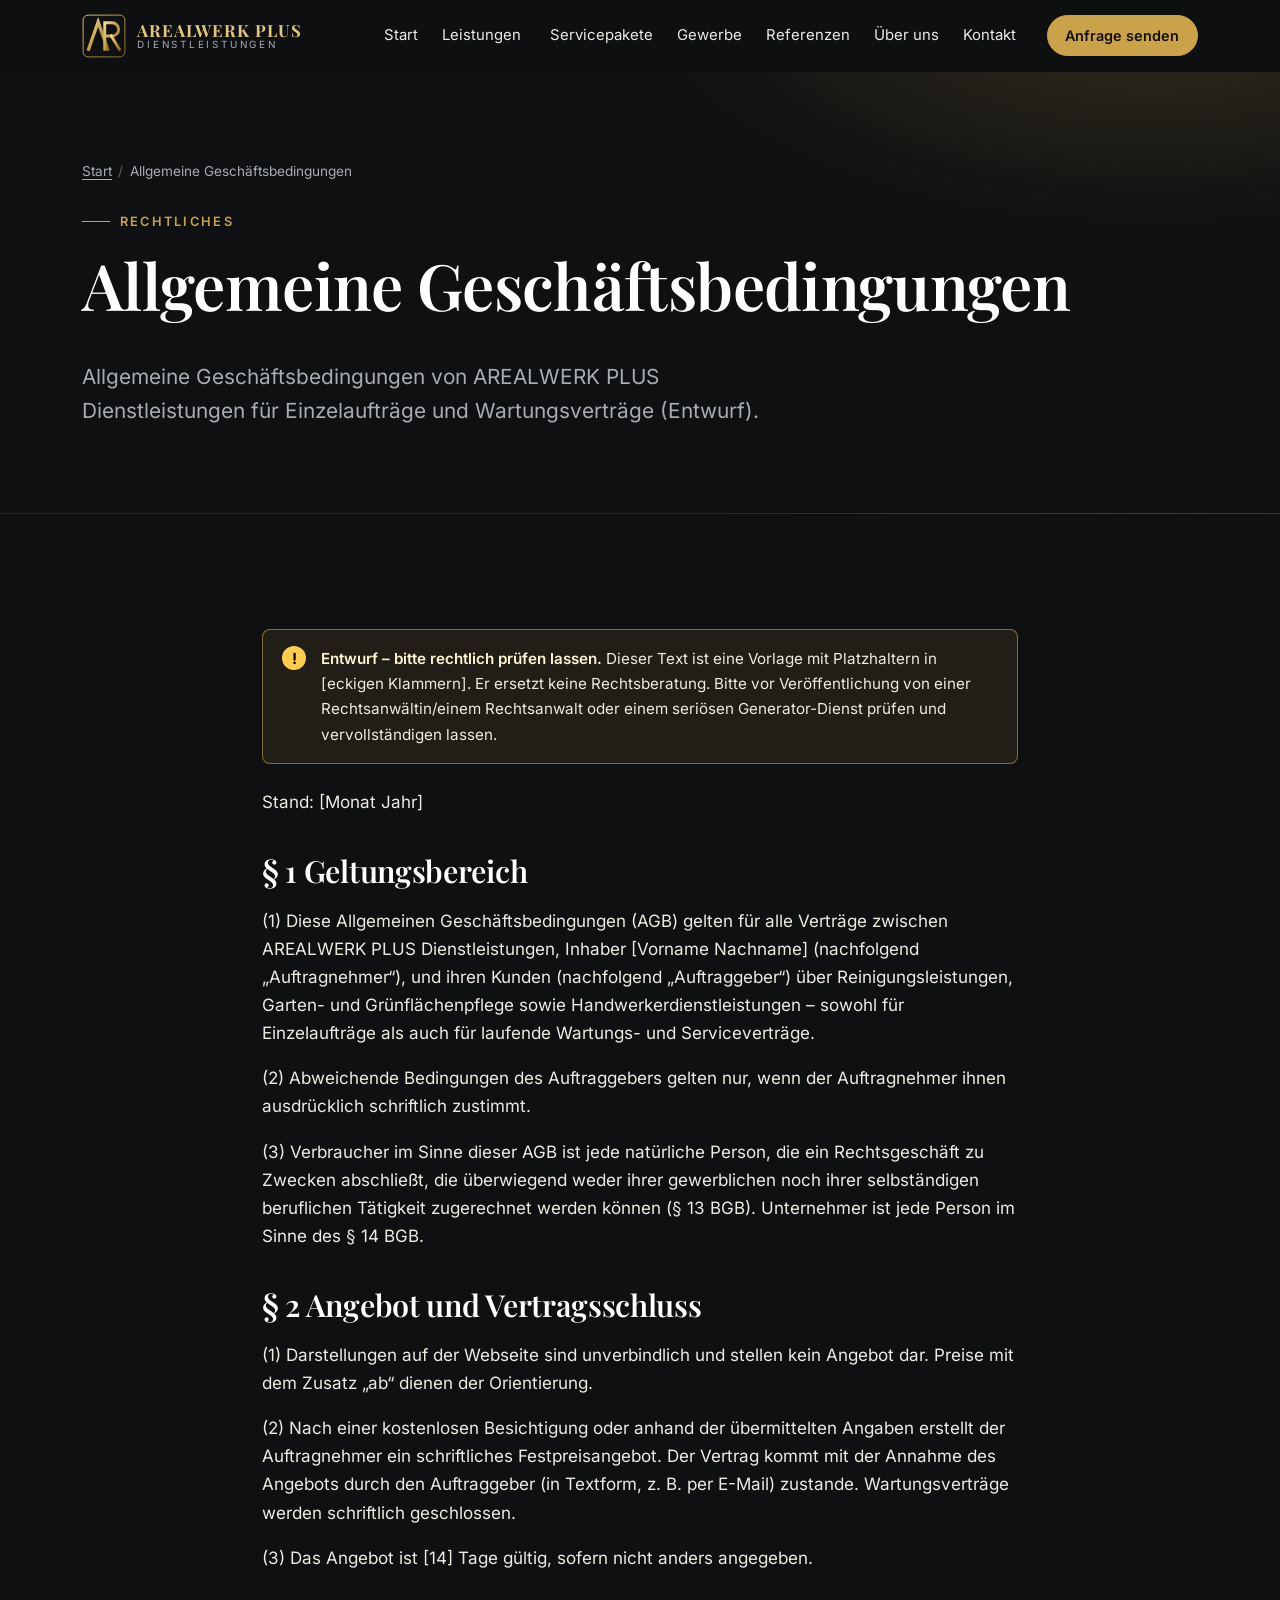
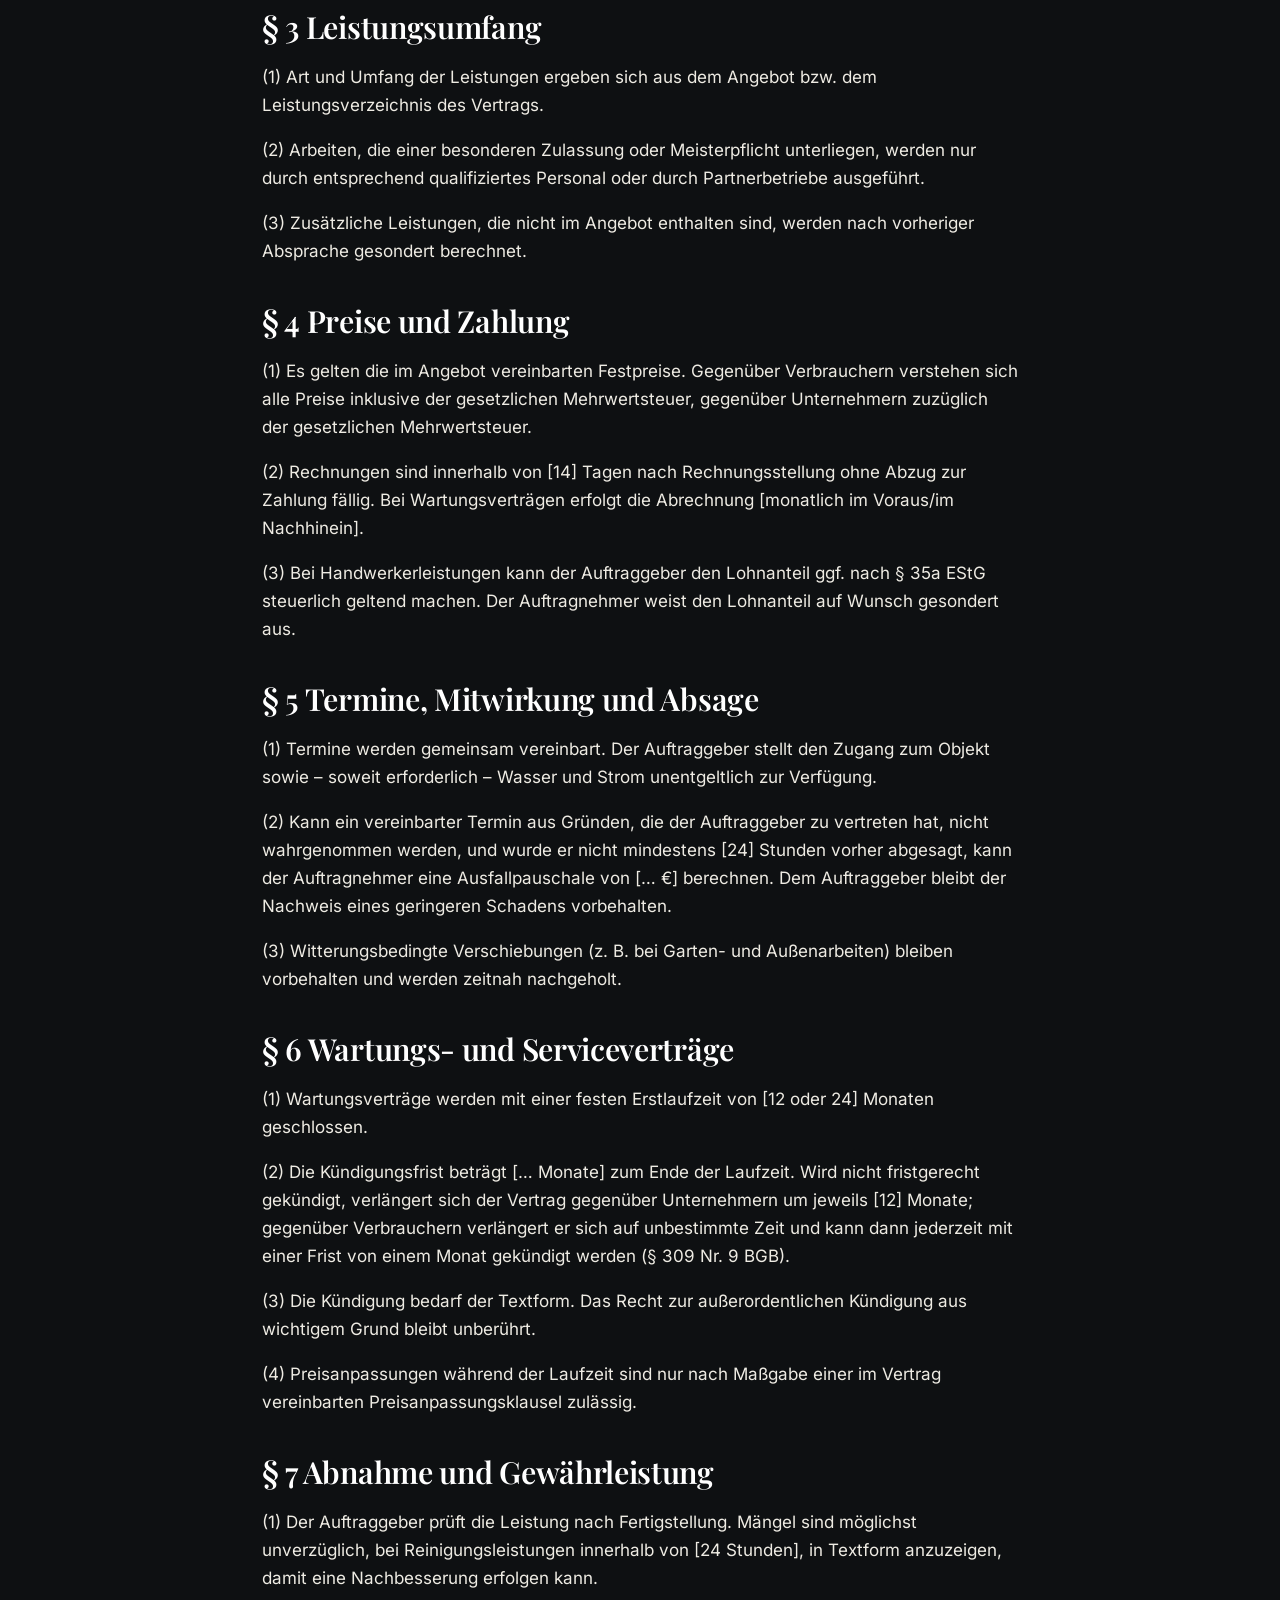
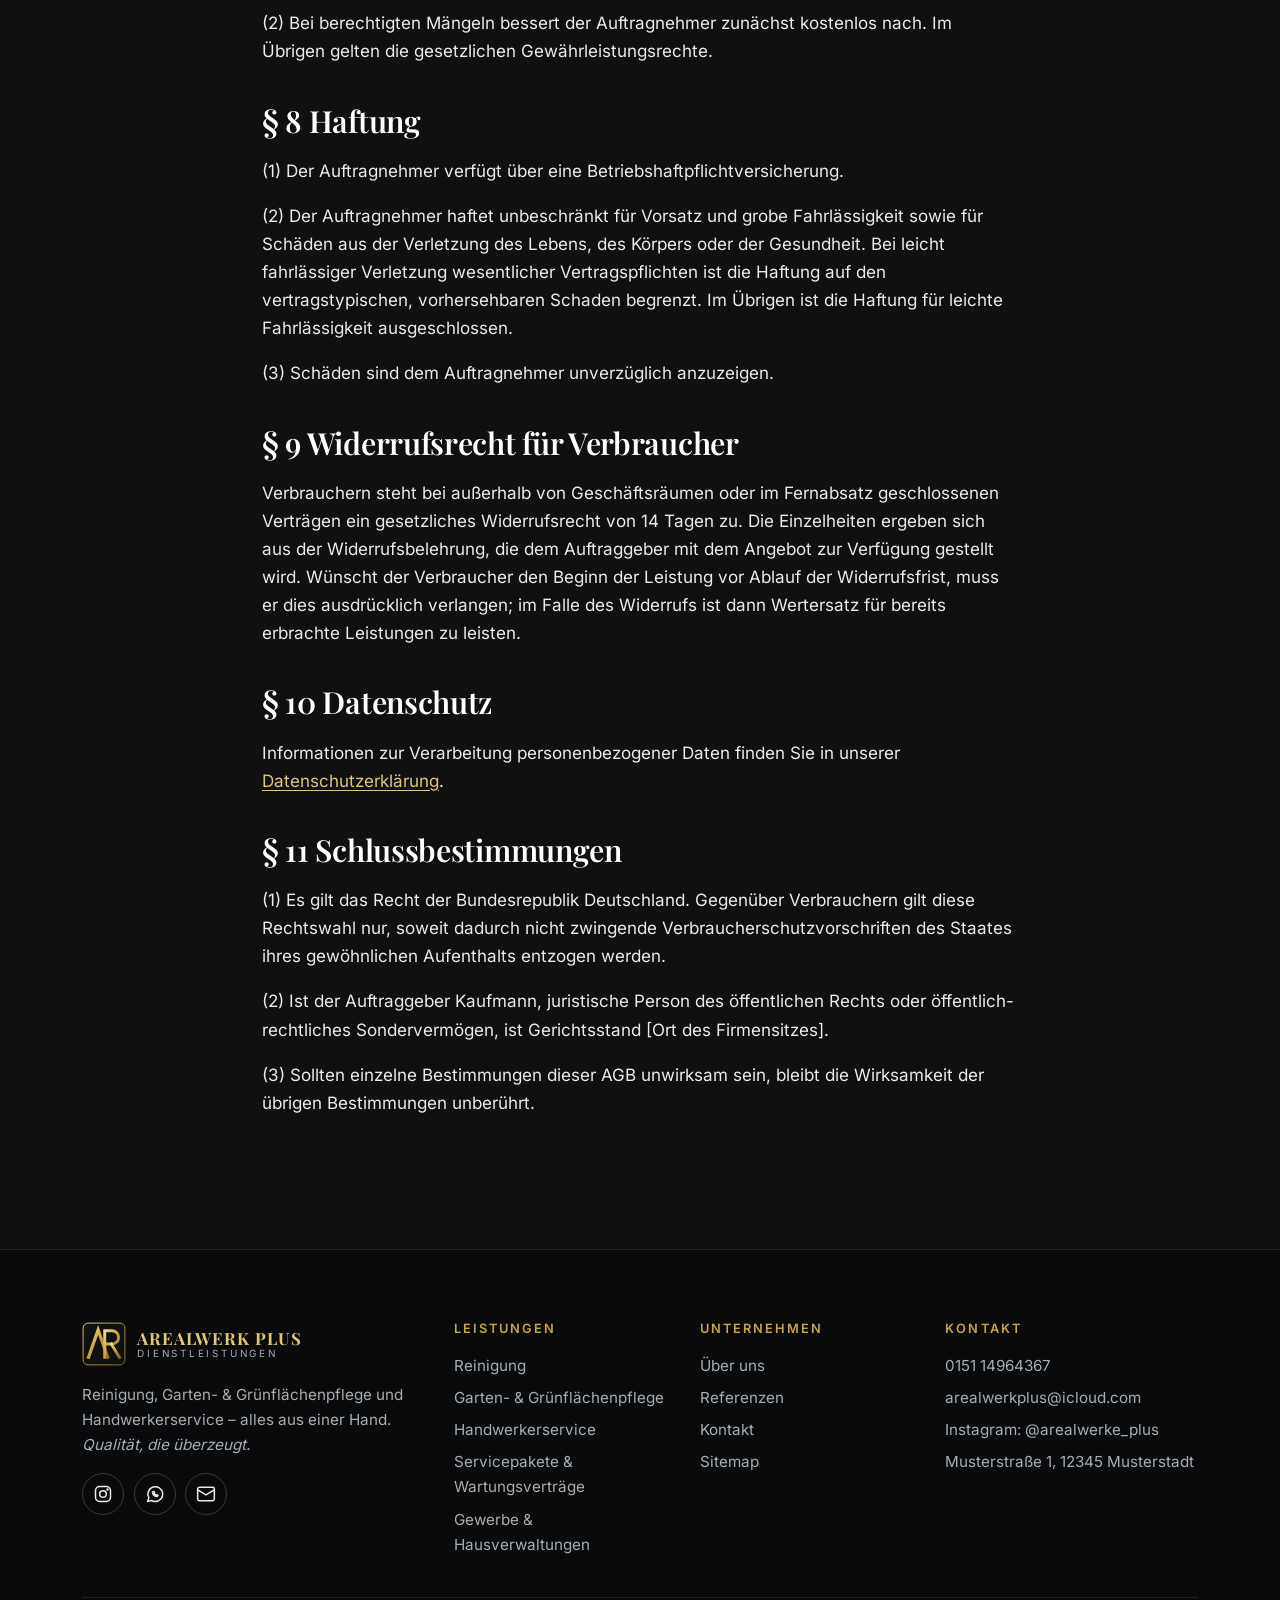
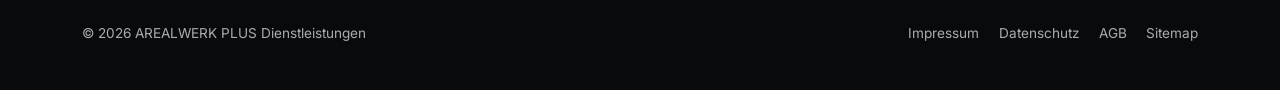
==== agb/index.html @ 6a694780 "Firmenwebseite AREALWERK PLUS: statische Seite für GitHub Pages Startseite mit Ankern, Unterseiten f" ====
<!DOCTYPE html>
<html lang="de" class="no-js">
<head>
<meta charset="utf-8">
<meta name="viewport" content="width=device-width, initial-scale=1">
<title>Allgemeine Geschäftsbedingungen (AGB) | AREALWERK PLUS</title>
<meta name="description" content="Allgemeine Geschäftsbedingungen von AREALWERK PLUS Dienstleistungen für Einzelaufträge und Wartungsverträge (Entwurf).">
<meta name="robots" content="index, follow">
<!-- TODO: Bei eigener Domain BASE-URL in allen canonical/og-Tags ersetzen (siehe README) -->
<link rel="canonical" href="https://najeeb96-png.github.io/arealwerke/agb/">
<meta name="theme-color" content="#0e1012">
<meta property="og:type" content="website">
<meta property="og:locale" content="de_DE">
<meta property="og:site_name" content="AREALWERK PLUS Dienstleistungen">
<meta property="og:title" content="Allgemeine Geschäftsbedingungen (AGB) | AREALWERK PLUS">
<meta property="og:description" content="Allgemeine Geschäftsbedingungen von AREALWERK PLUS Dienstleistungen für Einzelaufträge und Wartungsverträge (Entwurf).">
<meta property="og:url" content="https://najeeb96-png.github.io/arealwerke/agb/">
<meta property="og:image" content="https://najeeb96-png.github.io/arealwerke/images/og-image.png">
<meta property="og:image:width" content="1200">
<meta property="og:image:height" content="630">
<meta name="twitter:card" content="summary_large_image">
<link rel="icon" href="../favicon.svg" type="image/svg+xml">
<link rel="icon" href="../favicon-32.png" sizes="32x32" type="image/png">
<link rel="apple-touch-icon" href="../apple-touch-icon.png">
<link rel="preload" href="../fonts/inter-latin.woff2" as="font" type="font/woff2" crossorigin>
<link rel="preload" href="../fonts/playfair-display-latin.woff2" as="font" type="font/woff2" crossorigin>
<link rel="stylesheet" href="../css/style.css">


</head>
<body>
<span id="top" tabindex="-1"></span>
<a class="skip-link" href="#main">Zum Inhalt springen</a>
<header class="site-header">
  <div class="container header-inner">
    <a class="brand" href="../" aria-label="AREALWERK PLUS Dienstleistungen – zur Startseite">
      <img src="../images/logo-mark.svg" alt="" width="44" height="44">
      <span class="brand-text"><span class="brand-name">AREALWERK PLUS</span><span class="brand-sub">Dienstleistungen</span></span>
    </a>
    <button class="nav-toggle" type="button" aria-expanded="false" aria-controls="main-nav" aria-label="Menü öffnen">
      <span class="nav-toggle-bars"></span>
    </button>
    <nav class="main-nav" id="main-nav" aria-label="Hauptnavigation">
      <ul class="nav-list">
        <li><a href="../">Start</a></li><li><button class="nav-sub-toggle" type="button" aria-expanded="false" aria-controls="nav-sub-leistungen">Leistungen <svg class="nav-chevron" viewBox="0 0 24 24" fill="none" stroke="currentColor" stroke-width="1.8" stroke-linecap="round" stroke-linejoin="round" aria-hidden="true" focusable="false"><path d="M6 9l6 6 6-6"/></svg></button><ul class="nav-sub" id="nav-sub-leistungen"><li><a href="../reinigung/"><span class="dot" style="background:var(--c-blue)"></span>Reinigung</a></li><li><a href="../garten/"><span class="dot" style="background:var(--c-green)"></span>Garten & Grünflächen</a></li><li><a href="../handwerk/"><span class="dot" style="background:var(--c-gold)"></span>Handwerkerservice</a></li></ul></li><li><a href="../servicepakete/">Servicepakete</a></li><li><a href="../gewerbe/">Gewerbe</a></li><li><a href="../referenzen/">Referenzen</a></li><li><a href="../ueber-uns/">Über uns</a></li><li><a href="../kontakt/">Kontakt</a></li>
      </ul>
      <div class="nav-cta"><a class="btn btn--gold btn--small" href="../kontakt/">Anfrage senden</a></div>
    </nav>
  </div>
</header>
<main id="main" tabindex="-1">

<section class="page-hero">
  <div class="container">
    <nav class="breadcrumb" aria-label="Brotkrumen"><ol><li><a href="../">Start</a></li><li aria-current="page">Allgemeine Geschäftsbedingungen</li></ol></nav>
    <span class="eyebrow">Rechtliches</span>
    <h1>Allgemeine Geschäftsbedingungen</h1>
    
    <p class="lead">Allgemeine Geschäftsbedingungen von AREALWERK PLUS Dienstleistungen für Einzelaufträge und Wartungsverträge (Entwurf).</p>
    
  </div>
</section>
<section class="section"><div class="container prose">
<div class="notice" role="note"><div><p><strong>Entwurf – bitte rechtlich prüfen lassen.</strong> Dieser Text ist eine Vorlage mit Platzhaltern in [eckigen Klammern]. Er ersetzt keine Rechtsberatung. Bitte vor Veröffentlichung von einer Rechtsanwältin/einem Rechtsanwalt oder einem seriösen Generator-Dienst prüfen und vervollständigen lassen.</p></div></div>

<p>Stand: [Monat Jahr] <!-- TODO: AGB vollständig prüfen lassen und Datum eintragen --></p>

<h2>§ 1 Geltungsbereich</h2>
<p>(1) Diese Allgemeinen Geschäftsbedingungen (AGB) gelten für alle Verträge zwischen AREALWERK PLUS Dienstleistungen, Inhaber [Vorname Nachname] (nachfolgend „Auftragnehmer“), und ihren Kunden (nachfolgend „Auftraggeber“) über Reinigungsleistungen, Garten- und Grünflächenpflege sowie Handwerkerdienstleistungen – sowohl für Einzelaufträge als auch für laufende Wartungs- und Serviceverträge.</p>
<p>(2) Abweichende Bedingungen des Auftraggebers gelten nur, wenn der Auftragnehmer ihnen ausdrücklich schriftlich zustimmt.</p>
<p>(3) Verbraucher im Sinne dieser AGB ist jede natürliche Person, die ein Rechtsgeschäft zu Zwecken abschließt, die überwiegend weder ihrer gewerblichen noch ihrer selbständigen beruflichen Tätigkeit zugerechnet werden können (§ 13 BGB). Unternehmer ist jede Person im Sinne des § 14 BGB.</p>

<h2>§ 2 Angebot und Vertragsschluss</h2>
<p>(1) Darstellungen auf der Webseite sind unverbindlich und stellen kein Angebot dar. Preise mit dem Zusatz „ab“ dienen der Orientierung.</p>
<p>(2) Nach einer kostenlosen Besichtigung oder anhand der übermittelten Angaben erstellt der Auftragnehmer ein schriftliches Festpreisangebot. Der Vertrag kommt mit der Annahme des Angebots durch den Auftraggeber (in Textform, z. B. per E-Mail) zustande. Wartungsverträge werden schriftlich geschlossen.</p>
<p>(3) Das Angebot ist [14] Tage gültig, sofern nicht anders angegeben. <!-- TODO: Bindefrist festlegen --></p>

<h2>§ 3 Leistungsumfang</h2>
<p>(1) Art und Umfang der Leistungen ergeben sich aus dem Angebot bzw. dem Leistungsverzeichnis des Vertrags.</p>
<p>(2) Arbeiten, die einer besonderen Zulassung oder Meisterpflicht unterliegen, werden nur durch entsprechend qualifiziertes Personal oder durch Partnerbetriebe ausgeführt. <!-- TODO: rechtlich prüfen --></p>
<p>(3) Zusätzliche Leistungen, die nicht im Angebot enthalten sind, werden nach vorheriger Absprache gesondert berechnet.</p>

<h2>§ 4 Preise und Zahlung</h2>
<p>(1) Es gelten die im Angebot vereinbarten Festpreise. Gegenüber Verbrauchern verstehen sich alle Preise inklusive der gesetzlichen Mehrwertsteuer, gegenüber Unternehmern zuzüglich der gesetzlichen Mehrwertsteuer. <!-- TODO: bei Kleinunternehmerregelung anpassen --></p>
<p>(2) Rechnungen sind innerhalb von [14] Tagen nach Rechnungsstellung ohne Abzug zur Zahlung fällig. Bei Wartungsverträgen erfolgt die Abrechnung [monatlich im Voraus/im Nachhinein]. <!-- TODO: Zahlungsziel und Abrechnungsmodus festlegen --></p>
<p>(3) Bei Handwerkerleistungen kann der Auftraggeber den Lohnanteil ggf. nach § 35a EStG steuerlich geltend machen. Der Auftragnehmer weist den Lohnanteil auf Wunsch gesondert aus.</p>

<h2>§ 5 Termine, Mitwirkung und Absage</h2>
<p>(1) Termine werden gemeinsam vereinbart. Der Auftraggeber stellt den Zugang zum Objekt sowie – soweit erforderlich – Wasser und Strom unentgeltlich zur Verfügung.</p>
<p>(2) Kann ein vereinbarter Termin aus Gründen, die der Auftraggeber zu vertreten hat, nicht wahrgenommen werden, und wurde er nicht mindestens [24] Stunden vorher abgesagt, kann der Auftragnehmer eine Ausfallpauschale von [… €] berechnen. Dem Auftraggeber bleibt der Nachweis eines geringeren Schadens vorbehalten. <!-- TODO: Ausfallregelung festlegen --></p>
<p>(3) Witterungsbedingte Verschiebungen (z. B. bei Garten- und Außenarbeiten) bleiben vorbehalten und werden zeitnah nachgeholt.</p>

<h2>§ 6 Wartungs- und Serviceverträge</h2>
<p>(1) Wartungsverträge werden mit einer festen Erstlaufzeit von [12 oder 24] Monaten geschlossen. <!-- TODO: Laufzeiten festlegen --></p>
<p>(2) Die Kündigungsfrist beträgt [… Monate] zum Ende der Laufzeit. Wird nicht fristgerecht gekündigt, verlängert sich der Vertrag gegenüber Unternehmern um jeweils [12] Monate; gegenüber Verbrauchern verlängert er sich auf unbestimmte Zeit und kann dann jederzeit mit einer Frist von einem Monat gekündigt werden (§ 309 Nr. 9 BGB). <!-- TODO: Kündigungsfristen/Verlängerung rechtlich prüfen --></p>
<p>(3) Die Kündigung bedarf der Textform. Das Recht zur außerordentlichen Kündigung aus wichtigem Grund bleibt unberührt.</p>
<p>(4) Preisanpassungen während der Laufzeit sind nur nach Maßgabe einer im Vertrag vereinbarten Preisanpassungsklausel zulässig. <!-- TODO: ggf. Preisanpassungsklausel ergänzen --></p>

<h2>§ 7 Abnahme und Gewährleistung</h2>
<p>(1) Der Auftraggeber prüft die Leistung nach Fertigstellung. Mängel sind möglichst unverzüglich, bei Reinigungsleistungen innerhalb von [24 Stunden], in Textform anzuzeigen, damit eine Nachbesserung erfolgen kann.</p>
<p>(2) Bei berechtigten Mängeln bessert der Auftragnehmer zunächst kostenlos nach. Im Übrigen gelten die gesetzlichen Gewährleistungsrechte.</p>

<h2>§ 8 Haftung</h2>
<p>(1) Der Auftragnehmer verfügt über eine Betriebshaftpflichtversicherung. <!-- TODO: Deckungssumme ergänzen --></p>
<p>(2) Der Auftragnehmer haftet unbeschränkt für Vorsatz und grobe Fahrlässigkeit sowie für Schäden aus der Verletzung des Lebens, des Körpers oder der Gesundheit. Bei leicht fahrlässiger Verletzung wesentlicher Vertragspflichten ist die Haftung auf den vertragstypischen, vorhersehbaren Schaden begrenzt. Im Übrigen ist die Haftung für leichte Fahrlässigkeit ausgeschlossen.</p>
<p>(3) Schäden sind dem Auftragnehmer unverzüglich anzuzeigen.</p>

<h2>§ 9 Widerrufsrecht für Verbraucher</h2>
<p>Verbrauchern steht bei außerhalb von Geschäftsräumen oder im Fernabsatz geschlossenen Verträgen ein gesetzliches Widerrufsrecht von 14 Tagen zu. Die Einzelheiten ergeben sich aus der Widerrufsbelehrung, die dem Auftraggeber mit dem Angebot zur Verfügung gestellt wird. Wünscht der Verbraucher den Beginn der Leistung vor Ablauf der Widerrufsfrist, muss er dies ausdrücklich verlangen; im Falle des Widerrufs ist dann Wertersatz für bereits erbrachte Leistungen zu leisten. <!-- TODO: Vollständige Widerrufsbelehrung + Muster-Widerrufsformular erstellen lassen --></p>

<h2>§ 10 Datenschutz</h2>
<p>Informationen zur Verarbeitung personenbezogener Daten finden Sie in unserer <a href="../datenschutz/">Datenschutzerklärung</a>.</p>

<h2>§ 11 Schlussbestimmungen</h2>
<p>(1) Es gilt das Recht der Bundesrepublik Deutschland. Gegenüber Verbrauchern gilt diese Rechtswahl nur, soweit dadurch nicht zwingende Verbraucherschutzvorschriften des Staates ihres gewöhnlichen Aufenthalts entzogen werden.</p>
<p>(2) Ist der Auftraggeber Kaufmann, juristische Person des öffentlichen Rechts oder öffentlich-rechtliches Sondervermögen, ist Gerichtsstand [Ort des Firmensitzes]. <!-- TODO: Gerichtsstand eintragen --></p>
<p>(3) Sollten einzelne Bestimmungen dieser AGB unwirksam sein, bleibt die Wirksamkeit der übrigen Bestimmungen unberührt.</p>

</div></section>
</main>
<footer class="site-footer">
  <div class="container">
    <div class="footer-grid">
      <div class="footer-brand">
        <a class="brand" href="../" aria-label="AREALWERK PLUS Dienstleistungen – zur Startseite">
          <img src="../images/logo-mark.svg" alt="" width="44" height="44">
          <span class="brand-text"><span class="brand-name">AREALWERK PLUS</span><span class="brand-sub">Dienstleistungen</span></span>
        </a>
        <p>Reinigung, Garten- &amp; Grünflächenpflege und Handwerkerservice – alles aus einer Hand. <em>Qualität, die überzeugt.</em></p>
        <div class="social">
          <a href="https://www.instagram.com/arealwerke_plus" target="_blank" rel="noopener" aria-label="AREALWERK PLUS auf Instagram (öffnet neues Fenster)"><svg viewBox="0 0 24 24" fill="none" stroke="currentColor" stroke-width="1.8" stroke-linecap="round" stroke-linejoin="round" aria-hidden="true" focusable="false"><rect x="3" y="3" width="18" height="18" rx="5"/><circle cx="12" cy="12" r="4"/><circle cx="17.5" cy="6.5" r=".6" fill="currentColor"/></svg></a>
          <a href="https://wa.me/4915114964367" target="_blank" rel="noopener" aria-label="WhatsApp-Nachricht senden (öffnet neues Fenster)"><svg viewBox="0 0 24 24" fill="none" stroke="currentColor" stroke-width="1.8" stroke-linecap="round" stroke-linejoin="round" aria-hidden="true" focusable="false"><path d="M3 21l1.6-4.6A8.9 8.9 0 1112 21a9 9 0 01-4.4-1.2z"/><path d="M9 9.5c0 3 2.5 5.5 5.5 5.5l1-1.3-1.8-.9-.7.7a4 4 0 01-2.1-2.1l.7-.7-.9-1.8z"/></svg></a>
          <a href="mailto:arealwerkplus@icloud.com" aria-label="E-Mail senden"><svg viewBox="0 0 24 24" fill="none" stroke="currentColor" stroke-width="1.8" stroke-linecap="round" stroke-linejoin="round" aria-hidden="true" focusable="false"><rect x="2" y="4" width="20" height="16" rx="2"/><path d="M22 7l-10 6L2 7"/></svg></a>
        </div>
      </div>
      <div>
        <h2>Leistungen</h2>
        <ul>
          <li><a href="../reinigung/">Reinigung</a></li>
          <li><a href="../garten/">Garten- &amp; Grünflächenpflege</a></li>
          <li><a href="../handwerk/">Handwerkerservice</a></li>
          <li><a href="../servicepakete/">Servicepakete &amp; Wartungsverträge</a></li>
          <li><a href="../gewerbe/">Gewerbe &amp; Hausverwaltungen</a></li>
        </ul>
      </div>
      <div>
        <h2>Unternehmen</h2>
        <ul>
          <li><a href="../ueber-uns/">Über uns</a></li>
          <li><a href="../referenzen/">Referenzen</a></li>
          <li><a href="../kontakt/">Kontakt</a></li>
          <li><a href="../sitemap/">Sitemap</a></li>
        </ul>
      </div>
      <div>
        <h2>Kontakt</h2>
        <ul>
          <li><a href="tel:+4915114964367">0151 14964367</a></li>
          <li><a href="mailto:arealwerkplus@icloud.com">arealwerkplus@icloud.com</a></li>
          <li><a href="https://www.instagram.com/arealwerke_plus" target="_blank" rel="noopener">Instagram: @arealwerke_plus</a></li>
          <!-- TODO: Adresse eintragen -->
          <li class="muted">Musterstraße 1, 12345 Musterstadt</li>
        </ul>
      </div>
    </div>
    <div class="footer-bottom">
      <p>© <span data-year>2026</span> AREALWERK PLUS Dienstleistungen</p>
      <ul>
        <li><a href="../impressum/">Impressum</a></li>
        <li><a href="../datenschutz/">Datenschutz</a></li>
        <li><a href="../agb/">AGB</a></li>
        <li><a href="../sitemap/">Sitemap</a></li>
      </ul>
    </div>
  </div>
</footer>

<!-- Mobile Aktionsleiste (nur auf kleinen Bildschirmen sichtbar) -->
<nav class="mobile-bar" aria-label="Schnellkontakt">
  <a href="tel:+4915114964367"><svg viewBox="0 0 24 24" fill="none" stroke="currentColor" stroke-width="1.8" stroke-linecap="round" stroke-linejoin="round" aria-hidden="true" focusable="false"><path d="M22 16.9v3a2 2 0 01-2.2 2 19.8 19.8 0 01-8.6-3.1 19.5 19.5 0 01-6-6A19.8 19.8 0 012.1 4.2 2 2 0 014.1 2h3a2 2 0 012 1.7c.1 1 .4 1.9.7 2.8a2 2 0 01-.5 2.1L8 9.9a16 16 0 006 6l1.3-1.3a2 2 0 012.1-.4c.9.3 1.8.6 2.8.7a2 2 0 011.7 2z"/></svg><span>Anrufen</span></a>
  <!-- TODO: WhatsApp-Nummer prüfen (aktuell = Mobilnummer) -->
  <a href="https://wa.me/4915114964367" target="_blank" rel="noopener"><svg viewBox="0 0 24 24" fill="none" stroke="currentColor" stroke-width="1.8" stroke-linecap="round" stroke-linejoin="round" aria-hidden="true" focusable="false"><path d="M3 21l1.6-4.6A8.9 8.9 0 1112 21a9 9 0 01-4.4-1.2z"/><path d="M9 9.5c0 3 2.5 5.5 5.5 5.5l1-1.3-1.8-.9-.7.7a4 4 0 01-2.1-2.1l.7-.7-.9-1.8z"/></svg><span>WhatsApp</span></a>
  <a class="is-primary" href="../kontakt/#anfrage"><svg viewBox="0 0 24 24" fill="none" stroke="currentColor" stroke-width="1.8" stroke-linecap="round" stroke-linejoin="round" aria-hidden="true" focusable="false"><path d="M22 2L11 13"/><path d="M22 2l-7 20-4-9-9-4z"/></svg><span>Anfrage</span></a>
</nav>

<button class="to-top" type="button" aria-label="Nach oben scrollen"><svg viewBox="0 0 24 24" fill="none" stroke="currentColor" stroke-width="1.8" stroke-linecap="round" stroke-linejoin="round" aria-hidden="true" focusable="false"><path d="M12 19V5"/><path d="M5 12l7-7 7 7"/></svg></button>
<script src="../js/main.js" defer></script>
</body>
</html>
---- css/style.css ----
/* ==========================================================================
   AREALWERK PLUS Dienstleistungen – Haupt-Stylesheet
   --------------------------------------------------------------------------
   Aufbau:
   1. Schriften (lokal eingebunden, keine Verbindung zu Google)
   2. Design-Tokens (CSS-Variablen) – HIER Farben/Abstände zentral ändern
   3. Basis & Typografie
   4. Layout-Helfer
   5. Header & Navigation
   6. Buttons
   7. Hero & Trust-Leiste
   8. Karten / Leistungsbereiche
   9. Servicepakete & Vergleichstabelle
   10. Ablauf, Referenzen, Galerie, Lightbox, Vorher/Nachher
   11. Kundenstimmen, Über uns, FAQ
   12. Formulare & Kontakt
   13. Footer, Mobile-Leiste, Back-to-top
   14. Rechtstexte, Hinweise, Hilfsklassen
   15. Animationen & reduzierte Bewegung
   ========================================================================== */

/* 1. Schriften ------------------------------------------------------------ */
@font-face {
  font-family: "Inter";
  font-style: normal;
  font-weight: 400 700;
  font-display: swap;
  src: url("../fonts/inter-latin.woff2") format("woff2");
}
@font-face {
  font-family: "Playfair Display";
  font-style: normal;
  font-weight: 500 700;
  font-display: swap;
  src: url("../fonts/playfair-display-latin.woff2") format("woff2");
}

/* 2. Design-Tokens -------------------------------------------------------- */
:root {
  /* Grundfarben (Look angelehnt an das Instagram-Profil: dunkel + Gold) */
  --c-bg: #0e1012;            /* Seitenhintergrund (Anthrazit/Schwarz) */
  --c-bg-alt: #14171a;        /* abwechselnde Sektionen */
  --c-surface: #1a1e22;       /* Karten */
  --c-surface-2: #22272d;     /* Karten hervorgehoben / Inputs */
  --c-line: rgba(255, 255, 255, 0.09);
  --c-line-strong: rgba(255, 255, 255, 0.18);
  --c-text: #eeebe3;          /* Fließtext */
  --c-text-muted: #a9adb3;    /* Nebentext (Kontrast > 7:1 auf --c-bg) */
  --c-heading: #ffffff;

  /* Markenfarbe Gold (Logo, Handwerk) */
  --c-gold: #c9a24a;
  --c-gold-light: #e3c47c;
  --c-gold-dark: #9c7a2c;

  /* Akzentfarben je Leistungsbereich */
  --c-blue: #4f9dff;          /* Reinigung */
  --c-blue-dark: #1f5fb8;
  --c-green: #5cc07e;         /* Garten & Grünflächen */
  --c-green-dark: #2f7d4a;

  /* Zustände */
  --c-success: #5cc07e;
  --c-error: #ff7a7a;
  --c-todo: #ffcc4d;          /* Markierung für Platzhalter im Layout */

  /* Standard-Akzent (wird je Bereich überschrieben, siehe .theme-*) */
  --accent: var(--c-gold);
  --accent-light: var(--c-gold-light);
  --accent-contrast: #14110a; /* Textfarbe auf Akzent-Hintergrund */

  /* Typografie */
  --font-body: "Inter", system-ui, -apple-system, "Segoe UI", Roboto, Arial, sans-serif;
  --font-head: "Playfair Display", Georgia, "Times New Roman", serif;

  /* Abstände & Formen */
  --container: 1180px;
  --gutter: clamp(1rem, 4vw, 2rem);
  --section-y: clamp(4rem, 9vw, 7.5rem);
  --radius: 14px;
  --radius-sm: 8px;
  --shadow: 0 18px 40px -18px rgba(0, 0, 0, 0.7);
  --header-h: 72px;
  --mobilebar-h: 64px;
  --ease: cubic-bezier(0.22, 0.61, 0.36, 1);
}

/* Akzent-Themen je Leistungsbereich */
.theme-blue  { --accent: var(--c-blue);  --accent-light: #8cc0ff; --accent-contrast: #06162b; }
.theme-green { --accent: var(--c-green); --accent-light: #94dcac; --accent-contrast: #062012; }
.theme-gold  { --accent: var(--c-gold);  --accent-light: var(--c-gold-light); --accent-contrast: #14110a; }

/* 3. Basis & Typografie --------------------------------------------------- */
*, *::before, *::after { box-sizing: border-box; }

html {
  scroll-behavior: smooth;
  scroll-padding-top: calc(var(--header-h) + 12px);
  -webkit-text-size-adjust: 100%;
}

body {
  margin: 0;
  background: var(--c-bg);
  color: var(--c-text);
  font-family: var(--font-body);
  font-size: 1.0625rem;
  line-height: 1.65;
  -webkit-font-smoothing: antialiased;
  padding-bottom: var(--mobilebar-h); /* Platz für mobile Leiste */
}
@media (min-width: 900px) { body { padding-bottom: 0; } }

img, svg { max-width: 100%; height: auto; display: block; }

h1, h2, h3, h4 {
  font-family: var(--font-head);
  color: var(--c-heading);
  line-height: 1.15;
  font-weight: 600;
  margin: 0 0 0.6em;
  letter-spacing: -0.01em;
}
h1 { font-size: clamp(2.2rem, 6vw, 4rem); }
h2 { font-size: clamp(1.8rem, 4.2vw, 2.8rem); }
h3 { font-size: clamp(1.2rem, 2.2vw, 1.45rem); }
h4 { font-size: 1.1rem; font-family: var(--font-body); font-weight: 600; }

p { margin: 0 0 1em; }
a { color: var(--accent-light); text-underline-offset: 3px; }
a:hover { color: var(--c-heading); }
strong { color: var(--c-heading); font-weight: 600; }
ul, ol { padding-left: 1.2em; }

/* Gut sichtbarer Fokus für Tastaturbedienung */
:focus-visible {
  outline: 3px solid var(--c-gold-light);
  outline-offset: 3px;
  border-radius: 4px;
}

::selection { background: var(--c-gold); color: #000; }

/* Sprunglink für Tastatur/Screenreader */
.skip-link {
  position: absolute;
  left: 1rem;
  top: -100px;
  z-index: 1000;
  background: var(--c-gold);
  color: #000;
  padding: 0.6rem 1rem;
  border-radius: var(--radius-sm);
  font-weight: 600;
}
.skip-link:focus { top: 1rem; }

.visually-hidden {
  position: absolute !important;
  width: 1px; height: 1px;
  overflow: hidden; clip: rect(0 0 0 0);
  white-space: nowrap; border: 0; padding: 0; margin: -1px;
}

/* 4. Layout-Helfer -------------------------------------------------------- */
.container {
  width: 100%;
  max-width: var(--container);
  margin-inline: auto;
  padding-inline: var(--gutter);
}
.section { padding-block: var(--section-y); position: relative; }
.section--alt { background: var(--c-bg-alt); }
.section--tight { padding-block: calc(var(--section-y) * 0.6); }

.section-head { max-width: 760px; margin-bottom: clamp(2rem, 5vw, 3.5rem); }
.section-head--center { margin-inline: auto; text-align: center; }
.section-head p { color: var(--c-text-muted); font-size: 1.125rem; }

.eyebrow {
  display: inline-flex;
  align-items: center;
  gap: 0.6rem;
  font-family: var(--font-body);
  font-size: 0.8rem;
  font-weight: 600;
  letter-spacing: 0.18em;
  text-transform: uppercase;
  color: var(--accent);
  margin-bottom: 1rem;
}
.eyebrow::before {
  content: "";
  width: 28px; height: 1px;
  background: currentColor;
}

.grid { display: grid; gap: clamp(1rem, 2.5vw, 1.75rem); }
.grid-2 { grid-template-columns: 1fr; }
.grid-3 { grid-template-columns: 1fr; }
.grid-4 { grid-template-columns: 1fr; }
@media (min-width: 640px) {
  .grid-2 { grid-template-columns: repeat(2, 1fr); }
  .grid-4 { grid-template-columns: repeat(2, 1fr); }
  .grid-3 { grid-template-columns: repeat(2, 1fr); }
}
@media (min-width: 960px) {
  .grid-3 { grid-template-columns: repeat(3, 1fr); }
  .grid-4 { grid-template-columns: repeat(4, 1fr); }
}

.split { display: grid; gap: clamp(2rem, 5vw, 4rem); align-items: center; }
@media (min-width: 900px) { .split { grid-template-columns: 1fr 1fr; } .split--wide-left { grid-template-columns: 1.3fr 1fr; } }

.lead { font-size: clamp(1.1rem, 2vw, 1.3rem); color: var(--c-text-muted); }
.muted { color: var(--c-text-muted); }
.center { text-align: center; }
.mt-2 { margin-top: 2rem; }
.mt-1 { margin-top: 1rem; }

/* 5. Header & Navigation -------------------------------------------------- */
.site-header {
  position: sticky;
  top: 0;
  z-index: 100;
  height: var(--header-h);
  background: rgba(14, 16, 18, 0.82);
  backdrop-filter: saturate(140%) blur(14px);
  -webkit-backdrop-filter: saturate(140%) blur(14px);
  border-bottom: 1px solid transparent;
  transition: border-color 0.3s var(--ease), background 0.3s var(--ease);
}
.site-header.is-scrolled { border-bottom-color: var(--c-line); background: rgba(14, 16, 18, 0.95); }

.header-inner {
  height: 100%;
  display: flex;
  align-items: center;
  justify-content: space-between;
  gap: 1rem;
}

.brand {
  display: flex;
  align-items: center;
  gap: 0.7rem;
  text-decoration: none;
  color: var(--c-heading);
  flex-shrink: 0;
}
.brand img { width: 44px; height: 44px; }
.brand-text { display: flex; flex-direction: column; line-height: 1.1; }
.brand-name { font-family: var(--font-head); font-weight: 700; font-size: 1.05rem; letter-spacing: 0.06em; color: var(--c-gold-light); }
.brand-sub { font-size: 0.62rem; letter-spacing: 0.28em; text-transform: uppercase; color: var(--c-text-muted); }

.nav-toggle {
  display: inline-flex;
  align-items: center;
  justify-content: center;
  width: 46px; height: 46px;
  background: transparent;
  border: 1px solid var(--c-line-strong);
  border-radius: 10px;
  color: var(--c-heading);
  cursor: pointer;
}
.nav-toggle-bars, .nav-toggle-bars::before, .nav-toggle-bars::after {
  display: block;
  width: 20px; height: 2px;
  background: currentColor;
  border-radius: 2px;
  position: relative;
  transition: transform 0.3s var(--ease), background 0.2s;
}
.nav-toggle-bars::before, .nav-toggle-bars::after { content: ""; position: absolute; left: 0; }
.nav-toggle-bars::before { top: -6px; }
.nav-toggle-bars::after { top: 6px; }
.nav-toggle[aria-expanded="true"] .nav-toggle-bars { background: transparent; }
.nav-toggle[aria-expanded="true"] .nav-toggle-bars::before { transform: translateY(6px) rotate(45deg); }
.nav-toggle[aria-expanded="true"] .nav-toggle-bars::after { transform: translateY(-6px) rotate(-45deg); }

/* Mobile Navigation (Overlay) */
.main-nav {
  position: fixed;
  inset: var(--header-h) 0 0 0;
  background: var(--c-bg);
  padding: 1.5rem var(--gutter) calc(var(--mobilebar-h) + 2rem);
  overflow-y: auto;
  opacity: 0;
  transform: translateY(-12px);
  visibility: hidden;
  transition: opacity 0.3s var(--ease), transform 0.3s var(--ease), visibility 0.3s;
}
.main-nav.is-open { opacity: 1; transform: none; visibility: visible; }
.nav-list { list-style: none; margin: 0; padding: 0; display: flex; flex-direction: column; gap: 0.25rem; }
.nav-list a, .nav-sub-toggle {
  display: flex;
  align-items: center;
  justify-content: space-between;
  width: 100%;
  padding: 0.9rem 0.4rem;
  font: inherit;
  font-size: 1.15rem;
  color: var(--c-text);
  text-decoration: none;
  background: none;
  border: 0;
  border-bottom: 1px solid var(--c-line);
  cursor: pointer;
  text-align: left;
}
.nav-list a:hover, .nav-sub-toggle:hover, .nav-list a[aria-current="page"] { color: var(--c-gold-light); }
.nav-sub { list-style: none; margin: 0; padding: 0 0 0 1rem; display: none; }
.nav-sub.is-open { display: block; }
.nav-sub a { font-size: 1rem; }
.nav-sub a .dot { width: 8px; height: 8px; border-radius: 50%; display: inline-block; margin-right: 0.6rem; }
.nav-chevron { transition: transform 0.25s; }
.nav-sub-toggle[aria-expanded="true"] .nav-chevron { transform: rotate(180deg); }
.nav-cta { margin-top: 1.5rem; }
.nav-cta .btn { width: 100%; }

/* Desktop Navigation */
@media (min-width: 1100px) {
  .nav-toggle { display: none; }
  .main-nav {
    position: static;
    opacity: 1;
    transform: none;
    visibility: visible;
    background: none;
    padding: 0;
    overflow: visible;
    display: flex;
    align-items: center;
    gap: 1.25rem;
  }
  .nav-list { flex-direction: row; gap: 0.1rem; }
  .nav-list > li { position: relative; }
  .nav-list a, .nav-sub-toggle {
    font-size: 0.93rem;
    padding: 0.5rem 0.7rem;
    border: 0;
    border-radius: 8px;
    width: auto;
    gap: 0.3rem;
  }
  .nav-sub {
    position: absolute;
    top: calc(100% + 8px);
    left: 0;
    min-width: 260px;
    padding: 0.5rem;
    background: var(--c-surface);
    border: 1px solid var(--c-line);
    border-radius: var(--radius);
    box-shadow: var(--shadow);
  }
  .nav-sub a { padding: 0.65rem 0.8rem; font-size: 0.95rem; }
  .nav-sub a:hover { background: var(--c-surface-2); }
  .nav-cta { margin: 0; }
  .nav-cta .btn { width: auto; }
}

/* 6. Buttons -------------------------------------------------------------- */
.btn {
  --btn-bg: var(--accent);
  --btn-fg: var(--accent-contrast);
  display: inline-flex;
  align-items: center;
  justify-content: center;
  gap: 0.55rem;
  min-height: 48px;
  padding: 0.8rem 1.5rem;
  border-radius: 999px;
  border: 1px solid var(--btn-bg);
  background: var(--btn-bg);
  color: var(--btn-fg);
  font: inherit;
  font-weight: 600;
  font-size: 0.98rem;
  text-decoration: none;
  cursor: pointer;
  transition: transform 0.2s var(--ease), box-shadow 0.2s var(--ease), background 0.2s, color 0.2s;
}
.btn:hover { color: var(--btn-fg); transform: translateY(-2px); box-shadow: 0 12px 26px -12px var(--btn-bg); }
.btn svg { width: 18px; height: 18px; flex-shrink: 0; }
.btn--gold { --btn-bg: var(--c-gold); --btn-fg: #14110a; }
.btn--ghost { background: transparent; color: var(--c-heading); border-color: var(--c-line-strong); }
.btn--ghost:hover { color: var(--c-heading); border-color: var(--accent); background: rgba(255,255,255,0.03); box-shadow: none; }
.btn--small { min-height: 40px; padding: 0.5rem 1.1rem; font-size: 0.9rem; }
.btn--block { width: 100%; }
.btn-row { display: flex; flex-wrap: wrap; gap: 0.8rem; }

.link-arrow {
  display: inline-flex; align-items: center; gap: 0.4rem;
  font-weight: 600; text-decoration: none; color: var(--accent);
}
.link-arrow::after { content: "→"; transition: transform 0.2s; }
.link-arrow:hover { color: var(--accent-light); }
.link-arrow:hover::after { transform: translateX(4px); }

/* 7. Hero & Trust-Leiste -------------------------------------------------- */
.hero {
  position: relative;
  overflow: hidden;
  padding-block: clamp(3.5rem, 10vw, 7rem) clamp(3rem, 8vw, 5.5rem);
  background:
    radial-gradient(1000px 500px at 85% -10%, rgba(201, 162, 74, 0.16), transparent 60%),
    radial-gradient(700px 400px at -10% 110%, rgba(79, 157, 255, 0.08), transparent 60%),
    radial-gradient(600px 360px at 60% 120%, rgba(92, 192, 126, 0.07), transparent 60%),
    var(--c-bg);
}
.hero::after { /* feines Linienraster für Tiefe */
  content: "";
  position: absolute; inset: 0;
  background-image: linear-gradient(var(--c-line) 1px, transparent 1px), linear-gradient(90deg, var(--c-line) 1px, transparent 1px);
  background-size: 64px 64px;
  mask-image: radial-gradient(ellipse at 70% 30%, #000 0%, transparent 65%);
  -webkit-mask-image: radial-gradient(ellipse at 70% 30%, #000 0%, transparent 65%);
  opacity: 0.35;
  pointer-events: none;
}
.hero-inner { position: relative; z-index: 1; display: grid; gap: 3rem; align-items: center; }
@media (min-width: 960px) { .hero-inner { grid-template-columns: 1.25fr 1fr; } }
.hero h1 { margin-bottom: 0.3em; }
.hero h1 .gold { color: var(--c-gold-light); }
.hero-slogan { font-family: var(--font-head); font-style: italic; font-size: clamp(1.25rem, 2.6vw, 1.7rem); color: var(--c-gold-light); margin-bottom: 1rem; }
.hero .lead { max-width: 580px; margin-bottom: 2rem; }
.hero-logo { justify-self: center; width: min(360px, 70vw); filter: drop-shadow(0 30px 60px rgba(201, 162, 74, 0.18)); }

.hero-areas { display: flex; flex-wrap: wrap; gap: 0.5rem; margin-bottom: 1.4rem; padding: 0; list-style: none; }
.chip {
  display: inline-flex; align-items: center; gap: 0.45rem;
  padding: 0.35rem 0.85rem;
  font-size: 0.85rem;
  border: 1px solid var(--c-line-strong);
  border-radius: 999px;
  color: var(--c-text);
  text-decoration: none;
}
.chip .dot { width: 8px; height: 8px; border-radius: 50%; background: var(--accent); }
a.chip:hover { border-color: var(--accent); color: var(--c-heading); }

.trustbar { border-block: 1px solid var(--c-line); background: var(--c-bg-alt); }
.trustbar ul {
  list-style: none; margin: 0; padding: 1.1rem 0;
  display: grid; grid-template-columns: repeat(2, 1fr); gap: 0.9rem 1.5rem;
}
@media (min-width: 800px) { .trustbar ul { grid-template-columns: repeat(4, 1fr); } }
.trustbar li { display: flex; align-items: center; gap: 0.65rem; font-weight: 500; font-size: 0.95rem; }
.trustbar svg { width: 22px; height: 22px; color: var(--c-gold); flex-shrink: 0; }

.benefits { display: flex; flex-wrap: wrap; justify-content: center; gap: 0.6rem 1.4rem; list-style: none; padding: 0; margin: 0; }
.benefits li { display: inline-flex; align-items: center; gap: 0.45rem; color: var(--c-text-muted); font-size: 0.95rem; }
.benefits li::before { content: "✓"; color: var(--c-gold); font-weight: 700; }

/* Unterseiten-Hero */
.page-hero {
  padding-block: clamp(3rem, 8vw, 5.5rem) clamp(2.5rem, 6vw, 4rem);
  background:
    radial-gradient(800px 380px at 90% -20%, color-mix(in srgb, var(--accent) 22%, transparent), transparent 65%),
    var(--c-bg);
  border-bottom: 1px solid var(--c-line);
}
.page-hero .lead { max-width: 700px; }
.page-hero .motto { font-family: var(--font-head); font-style: italic; color: var(--accent-light); font-size: clamp(1.2rem, 2.4vw, 1.55rem); }

.breadcrumb { font-size: 0.85rem; color: var(--c-text-muted); margin-bottom: 1.2rem; }
.breadcrumb ol { list-style: none; padding: 0; margin: 0; display: flex; flex-wrap: wrap; gap: 0.4rem; }
.breadcrumb li + li::before { content: "/"; margin-right: 0.4rem; opacity: 0.5; }
.breadcrumb a { color: var(--c-text-muted); }

/* 8. Karten / Leistungsbereiche ------------------------------------------- */
.card {
  position: relative;
  background: var(--c-surface);
  border: 1px solid var(--c-line);
  border-radius: var(--radius);
  padding: clamp(1.4rem, 3vw, 2rem);
  transition: transform 0.3s var(--ease), border-color 0.3s, box-shadow 0.3s;
}
.card h3 { margin-bottom: 0.5rem; }
.card p:last-child { margin-bottom: 0; }
.card--hover:hover { transform: translateY(-4px); border-color: color-mix(in srgb, var(--accent) 55%, transparent); box-shadow: var(--shadow); }

.icon-badge {
  display: inline-flex; align-items: center; justify-content: center;
  width: 52px; height: 52px;
  border-radius: 12px;
  background: color-mix(in srgb, var(--accent) 14%, transparent);
  color: var(--accent);
  margin-bottom: 1.1rem;
}
.icon-badge svg { width: 26px; height: 26px; }

.area-card { display: flex; flex-direction: column; overflow: hidden; padding: 0; }
.area-card::before { /* Farbbalken oben */
  content: ""; position: absolute; inset: 0 0 auto 0; height: 4px; background: var(--accent);
}
.area-card .area-media { aspect-ratio: 16 / 9; background: var(--c-surface-2); overflow: hidden; }
.area-card .area-media img { width: 100%; height: 100%; object-fit: cover; transition: transform 0.6s var(--ease); }
.area-card:hover .area-media img { transform: scale(1.04); }
.area-card .area-body { padding: clamp(1.4rem, 3vw, 2rem); display: flex; flex-direction: column; flex: 1; }
.area-card .motto { font-family: var(--font-head); font-style: italic; color: var(--accent-light); margin-bottom: 1rem; }
.area-card ul { list-style: none; padding: 0; margin: 0 0 1.5rem; display: grid; gap: 0.45rem; }
.area-card li { display: flex; gap: 0.6rem; color: var(--c-text-muted); font-size: 0.97rem; }
.area-card li::before { content: ""; width: 6px; height: 6px; margin-top: 0.62em; border-radius: 50%; background: var(--accent); flex-shrink: 0; }
.area-card .btn-row { margin-top: auto; }

.service-card .icon-badge { margin-bottom: 0.9rem; }
.service-card p { color: var(--c-text-muted); font-size: 0.98rem; }

.usecases { list-style: none; padding: 0; margin: 0; display: grid; gap: 0.75rem; }
.usecases li {
  display: flex; gap: 0.8rem; align-items: flex-start;
  padding: 1rem 1.1rem;
  background: var(--c-surface);
  border: 1px solid var(--c-line);
  border-left: 3px solid var(--accent);
  border-radius: var(--radius-sm);
}
.usecases li strong { display: block; }
.usecases li span { color: var(--c-text-muted); font-size: 0.95rem; }

.check-list { list-style: none; padding: 0; margin: 0 0 1.5rem; display: grid; gap: 0.65rem; }
.check-list li { display: flex; gap: 0.7rem; }
.check-list li::before {
  content: "✓"; flex-shrink: 0;
  display: inline-flex; align-items: center; justify-content: center;
  width: 22px; height: 22px; margin-top: 0.15em;
  border-radius: 50%;
  background: color-mix(in srgb, var(--accent) 18%, transparent);
  color: var(--accent); font-size: 0.75rem; font-weight: 700;
}

.cta-band {
  border: 1px solid color-mix(in srgb, var(--accent) 40%, transparent);
  background:
    radial-gradient(600px 240px at 100% 0%, color-mix(in srgb, var(--accent) 18%, transparent), transparent 70%),
    var(--c-surface);
  border-radius: calc(var(--radius) + 6px);
  padding: clamp(2rem, 5vw, 3.2rem);
  display: grid; gap: 1.5rem; align-items: center;
}
@media (min-width: 860px) { .cta-band { grid-template-columns: 1.5fr auto; } }
.cta-band h2 { font-size: clamp(1.5rem, 3vw, 2.1rem); margin-bottom: 0.4rem; }
.cta-band p { margin: 0; color: var(--c-text-muted); }

/* 9. Servicepakete & Vergleichstabelle ------------------------------------ */
.compare { display: grid; gap: 1.25rem; }
@media (min-width: 900px) { .compare { grid-template-columns: repeat(3, 1fr); align-items: stretch; } }
.plan {
  display: flex; flex-direction: column;
  background: var(--c-surface);
  border: 1px solid var(--c-line);
  border-radius: calc(var(--radius) + 4px);
  padding: 2rem 1.6rem;
  position: relative;
}
.plan--featured { border-color: var(--c-gold); box-shadow: 0 0 0 1px var(--c-gold), var(--shadow); }
.plan-badge {
  position: absolute; top: -13px; left: 50%; transform: translateX(-50%);
  background: var(--c-gold); color: #14110a;
  font-size: 0.75rem; font-weight: 700; letter-spacing: 0.08em; text-transform: uppercase;
  padding: 0.3rem 0.85rem; border-radius: 999px; white-space: nowrap;
}
.plan h3 { font-size: 1.6rem; margin-bottom: 0.2rem; }
.plan .plan-for { color: var(--c-text-muted); font-size: 0.95rem; margin-bottom: 1.2rem; }
.plan .price { font-family: var(--font-head); font-size: 2.2rem; color: var(--c-heading); line-height: 1; margin-bottom: 0.3rem; }
.plan .price small { font-family: var(--font-body); font-size: 0.9rem; color: var(--c-text-muted); }
.plan .price-note { font-size: 0.8rem; color: var(--c-text-muted); margin-bottom: 1.4rem; }
.plan dl { margin: 0 0 1.2rem; display: grid; gap: 0.3rem; font-size: 0.93rem; }
.plan dt { color: var(--c-text-muted); font-size: 0.78rem; text-transform: uppercase; letter-spacing: 0.1em; margin-top: 0.4rem; }
.plan dd { margin: 0; }
.plan .check-list { --accent: var(--c-gold); font-size: 0.95rem; }
.plan .btn { margin-top: auto; }

.table-wrap { overflow-x: auto; border: 1px solid var(--c-line); border-radius: var(--radius); -webkit-overflow-scrolling: touch; }
.table-wrap:focus-visible { outline-offset: 2px; }
table.compare-table { width: 100%; min-width: 640px; border-collapse: collapse; font-size: 0.95rem; }
.compare-table caption { text-align: left; padding: 1rem 1.2rem; color: var(--c-text-muted); font-size: 0.9rem; caption-side: bottom; border-top: 1px solid var(--c-line); }
.compare-table th, .compare-table td { padding: 0.9rem 1.2rem; text-align: left; border-bottom: 1px solid var(--c-line); vertical-align: top; }
.compare-table thead th { background: var(--c-surface-2); font-family: var(--font-head); font-size: 1.1rem; color: var(--c-heading); }
.compare-table thead th.featured { color: var(--c-gold-light); }
.compare-table tbody th { color: var(--c-text-muted); font-weight: 500; width: 28%; }
.compare-table tbody tr:last-child td, .compare-table tbody tr:last-child th { border-bottom: 0; }
.yes { color: var(--c-success); font-weight: 700; }
.no { color: var(--c-text-muted); }

.versus { display: grid; gap: 1.25rem; }
@media (min-width: 800px) { .versus { grid-template-columns: 1fr 1fr; } }
.versus .card h3 { display: flex; align-items: center; gap: 0.6rem; }

.conditions { display: grid; gap: 1rem; }
@media (min-width: 700px) { .conditions { grid-template-columns: repeat(3, 1fr); } }
.condition { padding: 1.3rem; border: 1px dashed var(--c-line-strong); border-radius: var(--radius); }
.condition .label { font-size: 0.78rem; text-transform: uppercase; letter-spacing: 0.12em; color: var(--c-text-muted); }
.condition .value { font-family: var(--font-head); font-size: 1.35rem; color: var(--c-heading); }

.assurance { display: grid; gap: 1rem; }
@media (min-width: 760px) { .assurance { grid-template-columns: repeat(3, 1fr); } }
.assurance .card { display: flex; gap: 1rem; align-items: flex-start; }
.assurance .icon-badge { margin: 0; flex-shrink: 0; }

/* 10. Ablauf ------------------------------------------------------------- */
.steps { list-style: none; padding: 0; margin: 0; display: grid; gap: 1.25rem; counter-reset: step; }
@media (min-width: 700px) { .steps { grid-template-columns: repeat(2, 1fr); } }
@media (min-width: 1000px) { .steps { grid-template-columns: repeat(4, 1fr); } }
.step { position: relative; padding: 2rem 1.5rem 1.6rem; background: var(--c-surface); border: 1px solid var(--c-line); border-radius: var(--radius); counter-increment: step; }
.step::before {
  content: "0" counter(step);
  display: block;
  font-family: var(--font-head);
  font-size: 2.6rem;
  line-height: 1;
  color: var(--c-gold);
  margin-bottom: 1rem;
}
.step h3 { font-size: 1.2rem; }
.step p { color: var(--c-text-muted); font-size: 0.96rem; margin: 0; }
@media (min-width: 1000px) {
  .step:not(:last-child)::after {
    content: ""; position: absolute; top: 3.2rem; right: -1.25rem; width: 1.25rem; height: 1px; background: var(--c-gold);
  }
}

/* Referenzen: Filter + Galerie */
.filter-bar { display: flex; flex-wrap: wrap; gap: 0.5rem; margin-bottom: 1.8rem; }
.filter-btn {
  font: inherit; font-size: 0.92rem; font-weight: 500;
  padding: 0.5rem 1.1rem; min-height: 42px;
  border-radius: 999px;
  border: 1px solid var(--c-line-strong);
  background: transparent; color: var(--c-text);
  cursor: pointer;
  display: inline-flex; align-items: center; gap: 0.45rem;
}
.filter-btn .dot { width: 8px; height: 8px; border-radius: 50%; }
.filter-btn[aria-pressed="true"] { background: var(--c-gold); border-color: var(--c-gold); color: #14110a; }

.gallery { display: grid; gap: 1rem; grid-template-columns: repeat(2, 1fr); list-style: none; padding: 0; margin: 0; }
@media (min-width: 800px) { .gallery { grid-template-columns: repeat(3, 1fr); } }
.gallery li[hidden] { display: none; }
.gallery-item {
  display: block; width: 100%; padding: 0; border: 0; cursor: zoom-in;
  background: var(--c-surface-2);
  border-radius: var(--radius-sm); overflow: hidden; position: relative;
  aspect-ratio: 4 / 3;
}
.gallery-item img { width: 100%; height: 100%; object-fit: cover; transition: transform 0.5s var(--ease); }
.gallery-item:hover img { transform: scale(1.05); }
.gallery-item .tag {
  position: absolute; left: 0.6rem; bottom: 0.6rem;
  background: rgba(0,0,0,0.65); color: #fff;
  font-size: 0.75rem; padding: 0.2rem 0.6rem; border-radius: 999px;
  border-left: 3px solid var(--accent);
}

/* Lightbox */
.lightbox {
  position: fixed; inset: 0; z-index: 500;
  background: rgba(5, 6, 7, 0.94);
  display: none; align-items: center; justify-content: center;
  padding: 4rem 1rem;
}
.lightbox.is-open { display: flex; }
.lightbox figure { margin: 0; max-width: min(1100px, 100%); max-height: 100%; display: flex; flex-direction: column; align-items: center; }
.lightbox img { max-height: 75vh; width: auto; border-radius: var(--radius-sm); }
.lightbox figcaption { margin-top: 0.8rem; color: var(--c-text-muted); text-align: center; font-size: 0.95rem; }
.lb-btn {
  position: absolute;
  width: 48px; height: 48px; border-radius: 50%;
  border: 1px solid var(--c-line-strong);
  background: rgba(20,22,25,0.8); color: #fff;
  font-size: 1.4rem; line-height: 1; cursor: pointer;
  display: inline-flex; align-items: center; justify-content: center;
}
.lb-btn:hover { border-color: var(--c-gold); }
.lb-close { top: 1rem; right: 1rem; }
.lb-prev { left: 1rem; top: 50%; transform: translateY(-50%); }
.lb-next { right: 1rem; top: 50%; transform: translateY(-50%); }

/* Vorher/Nachher-Slider */
.ba-grid { display: grid; gap: 1.5rem; }
@media (min-width: 900px) { .ba-grid { grid-template-columns: repeat(2, 1fr); } }
.ba { margin: 0; }
.ba-frame {
  --pos: 50%;
  position: relative; overflow: hidden;
  aspect-ratio: 4 / 3;
  border-radius: var(--radius);
  border: 1px solid var(--c-line);
  background: var(--c-surface-2);
  user-select: none;
}
.ba-frame img { position: absolute; inset: 0; width: 100%; height: 100%; object-fit: cover; }
.ba-frame .ba-after { clip-path: inset(0 0 0 var(--pos)); }
.ba-frame .ba-line {
  position: absolute; top: 0; bottom: 0; left: var(--pos); width: 2px; margin-left: -1px;
  background: var(--c-gold); pointer-events: none;
}
.ba-frame .ba-line::after {
  content: "⟷"; position: absolute; top: 50%; left: 50%; transform: translate(-50%, -50%);
  width: 44px; height: 44px; border-radius: 50%;
  background: var(--c-gold); color: #14110a; font-weight: 700;
  display: flex; align-items: center; justify-content: center;
  box-shadow: 0 4px 14px rgba(0,0,0,0.5);
}
.ba-frame input[type="range"] {
  position: absolute; inset: 0; width: 100%; height: 100%;
  margin: 0; opacity: 0; cursor: ew-resize;
}
.ba-frame:focus-within { outline: 3px solid var(--c-gold-light); outline-offset: 3px; }
.ba-label {
  position: absolute; top: 0.8rem; padding: 0.2rem 0.7rem;
  background: rgba(0,0,0,0.65); color: #fff; font-size: 0.78rem; font-weight: 600;
  border-radius: 999px; pointer-events: none; text-transform: uppercase; letter-spacing: 0.08em;
}
.ba-label--before { left: 0.8rem; }
.ba-label--after { right: 0.8rem; }
.ba figcaption { margin-top: 0.7rem; color: var(--c-text-muted); font-size: 0.95rem; }

/* 11. Kundenstimmen ------------------------------------------------------- */
.reviews { display: grid; gap: 1.25rem; }
@media (min-width: 700px) { .reviews { grid-template-columns: repeat(2, 1fr); } }
@media (min-width: 1100px) { .reviews { grid-template-columns: repeat(3, 1fr); } }
.review { display: flex; flex-direction: column; }
.review blockquote { margin: 0 0 1.2rem; font-size: 1rem; color: var(--c-text); }
.review blockquote::before { content: "“"; display: block; font-family: var(--font-head); font-size: 3rem; line-height: 0.6; color: var(--c-gold); margin-bottom: 0.5rem; }
.review .stars { color: var(--c-gold-light); letter-spacing: 0.15em; font-size: 1.05rem; margin-bottom: 0.6rem; }
.review footer { margin-top: auto; display: flex; align-items: center; gap: 0.8rem; font-size: 0.92rem; }
.review .avatar {
  width: 42px; height: 42px; border-radius: 50%;
  background: var(--c-surface-2); border: 1px solid var(--c-line-strong);
  display: inline-flex; align-items: center; justify-content: center;
  font-weight: 700; color: var(--c-gold-light);
}
.review .who strong { display: block; }
.review .who span { color: var(--c-text-muted); }

.logo-strip { display: grid; grid-template-columns: repeat(2, 1fr); gap: 1rem; list-style: none; padding: 0; margin: 0; }
@media (min-width: 700px) { .logo-strip { grid-template-columns: repeat(5, 1fr); } }
.logo-strip li {
  height: 76px; border: 1px dashed var(--c-line-strong); border-radius: var(--radius-sm);
  display: flex; align-items: center; justify-content: center; padding: 0.8rem;
}
.logo-strip img { max-height: 44px; width: auto; opacity: 0.75; filter: grayscale(1); transition: opacity 0.2s, filter 0.2s; }
.logo-strip li:hover img { opacity: 1; filter: none; }

/* Über uns */
.values { display: grid; gap: 1rem; }
@media (min-width: 640px) { .values { grid-template-columns: repeat(2, 1fr); } }
@media (min-width: 1000px) { .values { grid-template-columns: repeat(5, 1fr); } }
.value { text-align: center; padding: 1.6rem 1rem; }
.value .icon-badge { margin-inline: auto; }
.value h3 { font-size: 1.1rem; }
.value p { font-size: 0.92rem; color: var(--c-text-muted); margin: 0; }

.media-frame { border-radius: calc(var(--radius) + 4px); overflow: hidden; border: 1px solid var(--c-line); background: var(--c-surface-2); }
.media-frame img { width: 100%; height: auto; }

.places { display: flex; flex-wrap: wrap; gap: 0.5rem; list-style: none; padding: 0; margin: 0 0 1rem; }
.places li { padding: 0.35rem 0.85rem; border-radius: 999px; background: var(--c-surface-2); border: 1px solid var(--c-line); font-size: 0.9rem; }

.promise {
  border-left: 3px solid var(--c-gold);
  padding: 0.4rem 0 0.4rem 1.3rem;
  font-family: var(--font-head);
  font-size: clamp(1.15rem, 2.2vw, 1.4rem);
  font-style: italic;
  color: var(--c-heading);
  margin: 1.5rem 0;
}

/* FAQ */
.faq { max-width: 860px; margin-inline: auto; display: grid; gap: 0.75rem; }
.faq details {
  background: var(--c-surface); border: 1px solid var(--c-line); border-radius: var(--radius);
  transition: border-color 0.2s;
}
.faq details[open] { border-color: color-mix(in srgb, var(--c-gold) 50%, transparent); }
.faq summary {
  list-style: none; cursor: pointer;
  padding: 1.15rem 1.3rem; padding-right: 3.2rem;
  font-weight: 600; color: var(--c-heading); position: relative;
}
.faq summary::-webkit-details-marker { display: none; }
.faq summary::after {
  content: "+"; position: absolute; right: 1.2rem; top: 50%; transform: translateY(-50%);
  font-size: 1.5rem; font-weight: 400; color: var(--c-gold); transition: transform 0.25s;
}
.faq details[open] summary::after { transform: translateY(-50%) rotate(45deg); }
.faq .faq-body { padding: 0 1.3rem 1.2rem; color: var(--c-text-muted); }
.faq .faq-body p:last-child { margin: 0; }

/* 12. Formulare & Kontakt ------------------------------------------------- */
.contact-grid { display: grid; gap: 2rem; }
@media (min-width: 960px) { .contact-grid { grid-template-columns: 1.4fr 1fr; align-items: start; } }

.form { background: var(--c-surface); border: 1px solid var(--c-line); border-radius: calc(var(--radius) + 4px); padding: clamp(1.4rem, 4vw, 2.4rem); }
.form-grid { display: grid; gap: 1.1rem; }
@media (min-width: 640px) { .form-grid { grid-template-columns: 1fr 1fr; } .form-grid .full { grid-column: 1 / -1; } }
.field { display: flex; flex-direction: column; gap: 0.4rem; }
.field label, .field legend { font-size: 0.92rem; font-weight: 600; color: var(--c-heading); }
.field .req { color: var(--c-gold-light); }
.field .hint { font-size: 0.82rem; color: var(--c-text-muted); }
.field input[type="text"], .field input[type="email"], .field input[type="tel"], .field input[type="date"],
.field input[type="number"], .field select, .field textarea, .field input[type="file"] {
  width: 100%;
  font: inherit; font-size: 1rem; color: var(--c-text);
  background: var(--c-bg);
  border: 1px solid var(--c-line-strong);
  border-radius: var(--radius-sm);
  padding: 0.75rem 0.9rem;
  min-height: 48px;
  transition: border-color 0.2s, box-shadow 0.2s;
}
.field input[type="file"] { padding: 0.6rem; }
.field input[type="file"]::file-selector-button {
  font: inherit; font-size: 0.9rem; margin-right: 0.8rem;
  border: 0; border-radius: 6px; padding: 0.45rem 0.9rem;
  background: var(--c-surface-2); color: var(--c-text); cursor: pointer;
}
.field textarea { min-height: 140px; resize: vertical; }
.field select { appearance: none; background-image: linear-gradient(45deg, transparent 50%, var(--c-gold) 50%), linear-gradient(135deg, var(--c-gold) 50%, transparent 50%); background-position: calc(100% - 20px) 50%, calc(100% - 14px) 50%; background-size: 6px 6px; background-repeat: no-repeat; padding-right: 2.4rem; }
.field input:focus, .field select:focus, .field textarea:focus { outline: none; border-color: var(--c-gold); box-shadow: 0 0 0 3px rgba(201, 162, 74, 0.25); }
.field input[aria-invalid="true"], .field select[aria-invalid="true"], .field textarea[aria-invalid="true"] { border-color: var(--c-error); }
.field-error { color: var(--c-error); font-size: 0.85rem; min-height: 0; }
fieldset.field { border: 0; padding: 0; margin: 0; }
.options { display: flex; flex-wrap: wrap; gap: 0.5rem; }
.option { position: relative; }
.option input { position: absolute; opacity: 0; width: 1px; height: 1px; }
.option span {
  display: inline-flex; align-items: center; gap: 0.5rem;
  padding: 0.55rem 1rem; min-height: 44px;
  border: 1px solid var(--c-line-strong); border-radius: 999px;
  cursor: pointer; font-size: 0.93rem; user-select: none;
  transition: background 0.2s, border-color 0.2s, color 0.2s;
}
.option input:checked + span { background: color-mix(in srgb, var(--c-gold) 18%, transparent); border-color: var(--c-gold); color: var(--c-heading); }
.option input:checked + span::before { content: "✓"; color: var(--c-gold-light); font-weight: 700; }
.option input:focus-visible + span { outline: 3px solid var(--c-gold-light); outline-offset: 2px; }
.consent { display: flex; gap: 0.75rem; align-items: flex-start; font-size: 0.9rem; color: var(--c-text-muted); }
.consent input { width: 22px; height: 22px; margin-top: 0.15rem; accent-color: var(--c-gold); flex-shrink: 0; }
.form-status { margin-top: 1rem; padding: 0.9rem 1rem; border-radius: var(--radius-sm); display: none; }
.form-status.is-visible { display: block; }
.form-status.is-error { background: rgba(255, 122, 122, 0.1); border: 1px solid var(--c-error); color: #ffd1d1; }
.form-status.is-info { background: rgba(201, 162, 74, 0.1); border: 1px solid var(--c-gold); }
.form-foot { display: flex; flex-wrap: wrap; align-items: center; gap: 1rem; justify-content: space-between; margin-top: 1.4rem; }
.form-foot .muted { font-size: 0.85rem; margin: 0; }
.hp-field { position: absolute !important; left: -9999px !important; } /* Spam-Schutz (Honeypot) */

.contact-info { display: grid; gap: 1rem; }
.contact-line {
  display: flex; gap: 1rem; align-items: center;
  padding: 1.1rem 1.2rem;
  background: var(--c-surface); border: 1px solid var(--c-line); border-radius: var(--radius);
  text-decoration: none; color: var(--c-text);
  transition: border-color 0.2s, transform 0.2s;
}
a.contact-line:hover { border-color: var(--c-gold); color: var(--c-text); transform: translateY(-2px); }
.contact-line .icon-badge { margin: 0; width: 46px; height: 46px; flex-shrink: 0; }
.contact-line small { display: block; color: var(--c-text-muted); font-size: 0.8rem; text-transform: uppercase; letter-spacing: 0.1em; }
.contact-line strong { word-break: break-word; }
.hours { width: 100%; border-collapse: collapse; font-size: 0.95rem; }
.hours th, .hours td { padding: 0.35rem 0; text-align: left; border-bottom: 1px solid var(--c-line); }
.hours th { font-weight: 500; color: var(--c-text-muted); }

/* Karte mit Klick-zum-Laden (lädt erst nach Zustimmung) */
.map-consent {
  position: relative; aspect-ratio: 16 / 10; min-height: 300px;
  border-radius: var(--radius); overflow: hidden;
  border: 1px solid var(--c-line);
  background:
    repeating-linear-gradient(45deg, rgba(255,255,255,0.02) 0 12px, transparent 12px 24px),
    var(--c-surface);
  display: flex; flex-direction: column; align-items: center; justify-content: center;
  text-align: center; padding: 1.5rem; gap: 0.8rem;
}
.map-consent p { font-size: 0.88rem; color: var(--c-text-muted); margin: 0; max-width: 360px; }
.map-consent iframe { position: absolute; inset: 0; width: 100%; height: 100%; border: 0; }

/* 13. Footer -------------------------------------------------------------- */
.site-footer { background: #090a0b; border-top: 1px solid var(--c-line); padding: clamp(3rem, 7vw, 4.5rem) 0 2rem; font-size: 0.95rem; }
.footer-grid { display: grid; gap: 2.2rem; }
@media (min-width: 700px) { .footer-grid { grid-template-columns: 1.4fr 1fr 1fr; } }
@media (min-width: 1000px) { .footer-grid { grid-template-columns: 1.6fr 1fr 1fr 1.2fr; } }
.site-footer h2 { font-family: var(--font-body); font-size: 0.8rem; text-transform: uppercase; letter-spacing: 0.16em; color: var(--c-gold); margin-bottom: 1rem; }
.site-footer ul { list-style: none; padding: 0; margin: 0; display: grid; gap: 0.45rem; }
.site-footer a { color: var(--c-text-muted); text-decoration: none; }
.site-footer a:hover { color: var(--c-gold-light); text-decoration: underline; }
.footer-brand p { color: var(--c-text-muted); max-width: 340px; }
.footer-brand .brand { margin-bottom: 1rem; }
.social { display: flex; gap: 0.6rem; margin-top: 1rem; }
.social a {
  width: 42px; height: 42px; border-radius: 50%;
  border: 1px solid var(--c-line-strong);
  display: inline-flex; align-items: center; justify-content: center; color: var(--c-text);
}
.social a:hover { border-color: var(--c-gold); color: var(--c-gold-light); }
.social svg { width: 20px; height: 20px; }
.footer-bottom {
  margin-top: 2.5rem; padding-top: 1.5rem; border-top: 1px solid var(--c-line);
  display: flex; flex-wrap: wrap; gap: 0.8rem 1.5rem; justify-content: space-between;
  color: var(--c-text-muted); font-size: 0.85rem;
}
.footer-bottom ul { display: flex; flex-wrap: wrap; gap: 0.4rem 1.2rem; }

/* Mobile Aktionsleiste (fest unten) */
.mobile-bar {
  position: fixed; left: 0; right: 0; bottom: 0; z-index: 150;
  height: var(--mobilebar-h);
  display: grid; grid-template-columns: repeat(3, 1fr);
  background: rgba(12, 13, 15, 0.97);
  border-top: 1px solid var(--c-line-strong);
  padding-bottom: env(safe-area-inset-bottom);
  backdrop-filter: blur(10px);
}
.mobile-bar a {
  display: flex; flex-direction: column; align-items: center; justify-content: center; gap: 0.15rem;
  color: var(--c-text); text-decoration: none; font-size: 0.75rem; font-weight: 600;
}
.mobile-bar a svg { width: 22px; height: 22px; }
.mobile-bar a.is-primary { background: var(--c-gold); color: #14110a; }
.mobile-bar a:not(.is-primary) svg { color: var(--c-gold-light); }
@media (min-width: 900px) { .mobile-bar { display: none; } }

/* Back-to-top */
.to-top {
  position: fixed; right: 1rem; bottom: calc(var(--mobilebar-h) + 1rem); z-index: 140;
  width: 46px; height: 46px; border-radius: 50%;
  border: 1px solid var(--c-gold); background: var(--c-surface);
  color: var(--c-gold-light); cursor: pointer;
  display: inline-flex; align-items: center; justify-content: center;
  opacity: 0; visibility: hidden; transform: translateY(10px);
  transition: opacity 0.3s, transform 0.3s, visibility 0.3s;
}
.to-top.is-visible { opacity: 1; visibility: visible; transform: none; }
.to-top svg { width: 20px; height: 20px; }
@media (min-width: 900px) { .to-top { bottom: 1.5rem; right: 1.5rem; } }

/* 14. Rechtstexte, Hinweise, Hilfsklassen --------------------------------- */
.prose { max-width: 820px; }
.prose h2 { font-size: clamp(1.4rem, 3vw, 1.9rem); margin-top: 2.4rem; }
.prose h3 { font-size: 1.2rem; margin-top: 1.8rem; font-family: var(--font-body); font-weight: 600; }
.prose p, .prose li { color: var(--c-text); }
.prose address { font-style: normal; margin-bottom: 1em; }

.notice {
  display: flex; gap: 0.9rem; align-items: flex-start;
  padding: 1rem 1.2rem; margin-bottom: 1.5rem;
  border-radius: var(--radius-sm);
  background: rgba(255, 204, 77, 0.08);
  border: 1px solid rgba(255, 204, 77, 0.45);
  color: #ffe9b0; font-size: 0.95rem;
}
.notice strong { color: #fff3d1; }
.notice::before { content: "!"; flex-shrink: 0; width: 24px; height: 24px; border-radius: 50%; background: var(--c-todo); color: #000; font-weight: 800; display: inline-flex; align-items: center; justify-content: center; }
.notice p:last-child { margin: 0; }

/* Sichtbare Markierung für Platzhalter-Inhalte (z. B. Beispielrezensionen) */
.placeholder-tag {
  display: inline-block; font-size: 0.7rem; font-weight: 700; letter-spacing: 0.08em; text-transform: uppercase;
  color: #000; background: var(--c-todo); padding: 0.12rem 0.5rem; border-radius: 4px; vertical-align: middle;
}

.sitemap-list { columns: 2 240px; }
.sitemap-list li { margin-bottom: 0.4rem; break-inside: avoid; }

.error-page { min-height: 60vh; display: flex; align-items: center; text-align: center; }
.error-code { font-family: var(--font-head); font-size: clamp(5rem, 18vw, 9rem); color: var(--c-gold); line-height: 1; margin-bottom: 0.5rem; }

/* 15. Animationen --------------------------------------------------------- */
.reveal { opacity: 0; transform: translateY(22px); transition: opacity 0.8s var(--ease), transform 0.8s var(--ease); }
.reveal.is-visible { opacity: 1; transform: none; }
.no-js .reveal { opacity: 1; transform: none; }

@media (prefers-reduced-motion: reduce) {
  html { scroll-behavior: auto; }
  *, *::before, *::after { animation-duration: 0.01ms !important; transition-duration: 0.01ms !important; }
  .reveal { opacity: 1; transform: none; }
}

@media print {
  .site-header, .mobile-bar, .to-top, .site-footer, .nav-toggle { display: none !important; }
  body { background: #fff; color: #000; padding: 0; }
  h1, h2, h3, strong { color: #000; }
}

/* Icons innerhalb von Überschriften (z. B. „Erreichbarkeit“) */
h3 > svg { display: inline-block; width: 1.1em; height: 1.1em; vertical-align: -0.15em; margin-right: 0.4rem; color: var(--c-gold); }
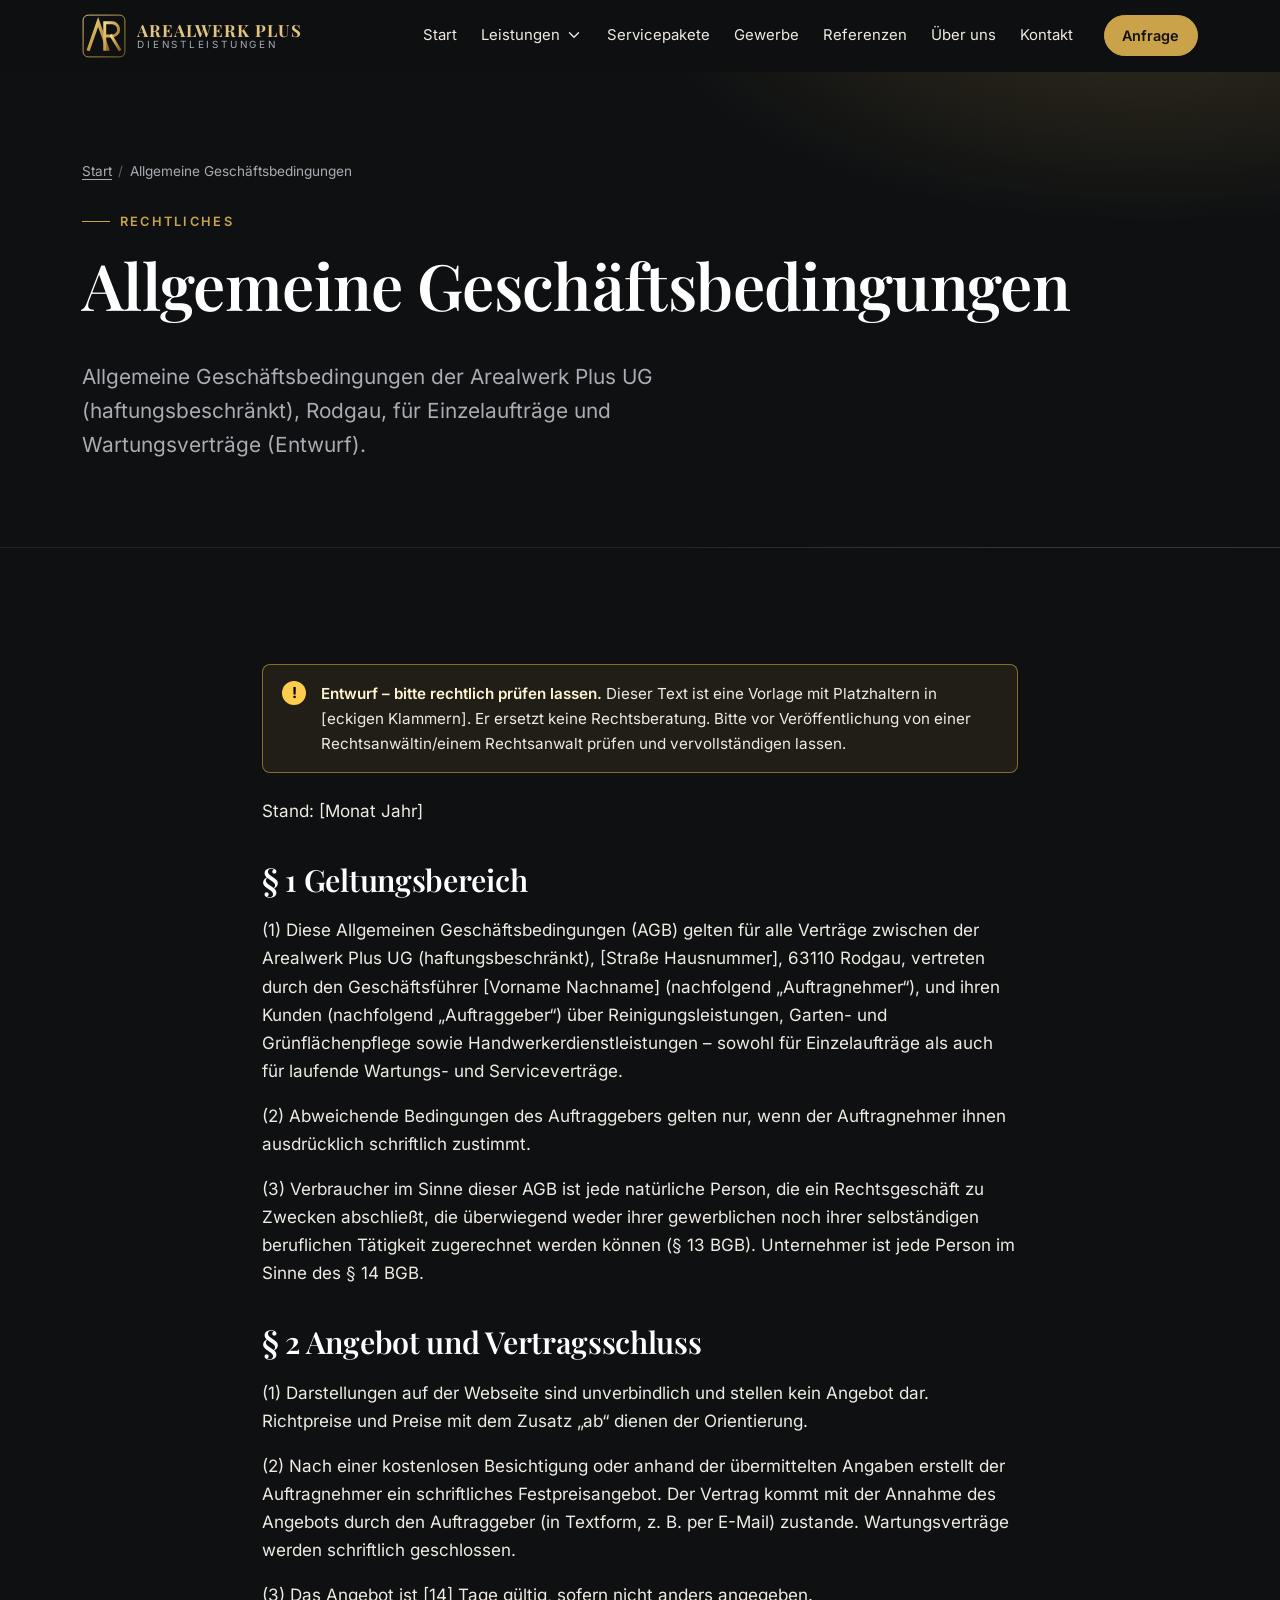
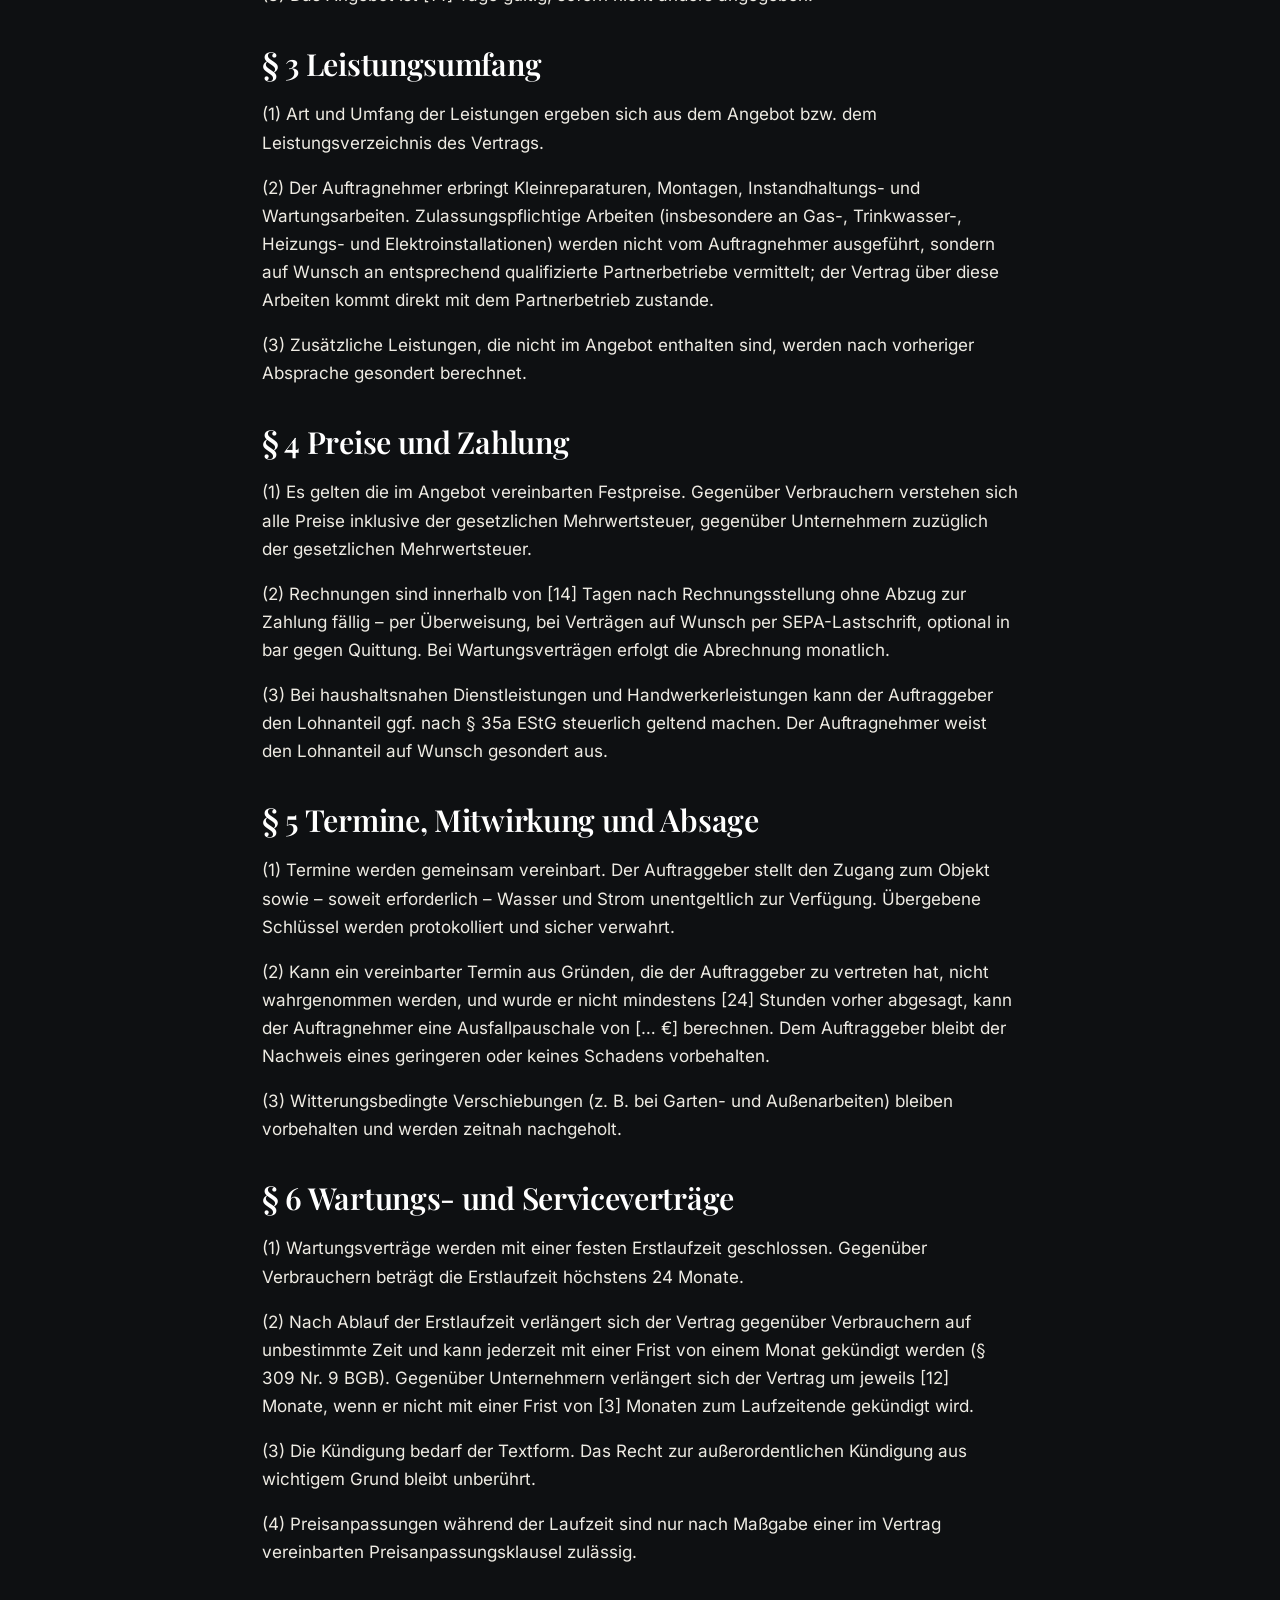
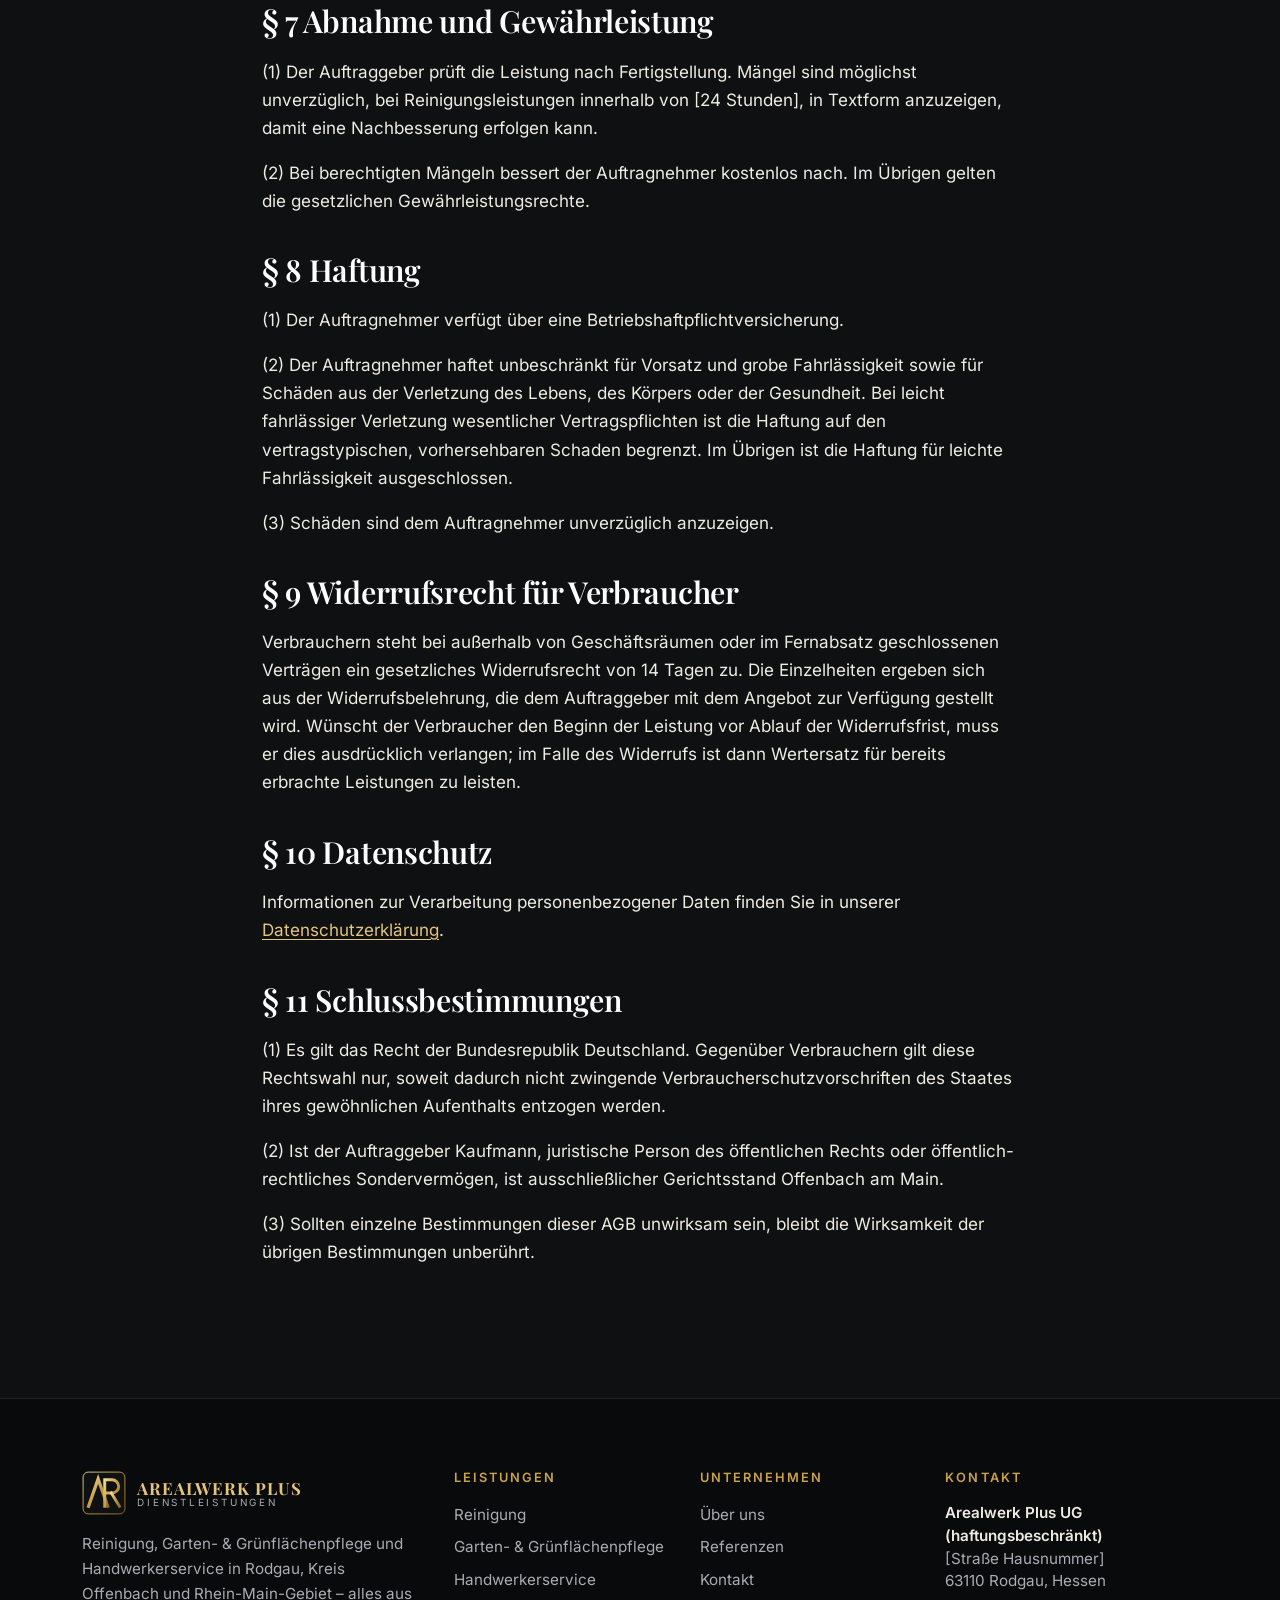
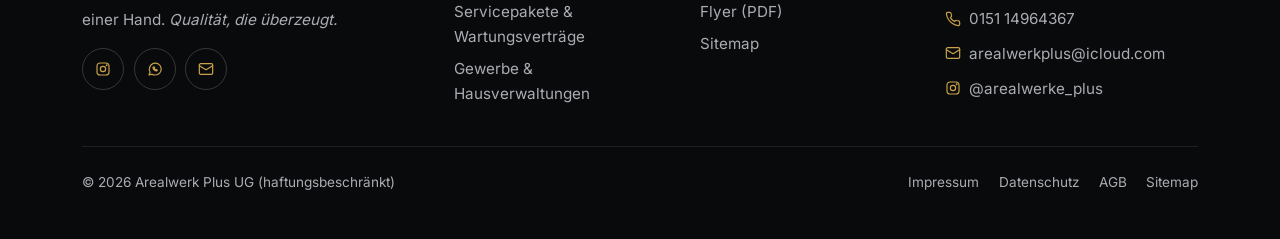
==== commit bb16de5f: "Überarbeitung Testversion: UG-Firmierung, Rodgau, neutrale Platzhalter, Menü-Fix - Firmierung Arealw" ====
--- a/agb/index.html
+++ b/agb/index.html
@@ -3,19 +3,20 @@
 <head>
 <meta charset="utf-8">
 <meta name="viewport" content="width=device-width, initial-scale=1">
-<title>Allgemeine Geschäftsbedingungen (AGB) | AREALWERK PLUS</title>
-<meta name="description" content="Allgemeine Geschäftsbedingungen von AREALWERK PLUS Dienstleistungen für Einzelaufträge und Wartungsverträge (Entwurf).">
-<meta name="robots" content="index, follow">
+<title>Allgemeine Geschäftsbedingungen (AGB) | Arealwerk Plus UG (haftungsbeschränkt)</title>
+<meta name="description" content="Allgemeine Geschäftsbedingungen der Arealwerk Plus UG (haftungsbeschränkt), Rodgau, für Einzelaufträge und Wartungsverträge (Entwurf).">
+<!-- TODO: Testphase – zum Start noindex entfernen (TEST_MODE) -->
+<meta name="robots" content="noindex, nofollow">
 <!-- TODO: Bei eigener Domain BASE-URL in allen canonical/og-Tags ersetzen (siehe README) -->
-<link rel="canonical" href="https://najeeb96-png.github.io/arealwerke/agb/">
+<link rel="canonical" href="https://najeeb96-png.github.io/Arealwerke/agb/">
 <meta name="theme-color" content="#0e1012">
 <meta property="og:type" content="website">
 <meta property="og:locale" content="de_DE">
-<meta property="og:site_name" content="AREALWERK PLUS Dienstleistungen">
-<meta property="og:title" content="Allgemeine Geschäftsbedingungen (AGB) | AREALWERK PLUS">
-<meta property="og:description" content="Allgemeine Geschäftsbedingungen von AREALWERK PLUS Dienstleistungen für Einzelaufträge und Wartungsverträge (Entwurf).">
-<meta property="og:url" content="https://najeeb96-png.github.io/arealwerke/agb/">
-<meta property="og:image" content="https://najeeb96-png.github.io/arealwerke/images/og-image.png">
+<meta property="og:site_name" content="Arealwerk Plus UG (haftungsbeschränkt)">
+<meta property="og:title" content="Allgemeine Geschäftsbedingungen (AGB) | Arealwerk Plus UG (haftungsbeschränkt)">
+<meta property="og:description" content="Allgemeine Geschäftsbedingungen der Arealwerk Plus UG (haftungsbeschränkt), Rodgau, für Einzelaufträge und Wartungsverträge (Entwurf).">
+<meta property="og:url" content="https://najeeb96-png.github.io/Arealwerke/agb/">
+<meta property="og:image" content="https://najeeb96-png.github.io/Arealwerke/images/og-image.png">
 <meta property="og:image:width" content="1200">
 <meta property="og:image:height" content="630">
 <meta name="twitter:card" content="summary_large_image">
@@ -44,7 +45,7 @@
       <ul class="nav-list">
         <li><a href="../">Start</a></li><li><button class="nav-sub-toggle" type="button" aria-expanded="false" aria-controls="nav-sub-leistungen">Leistungen <svg class="nav-chevron" viewBox="0 0 24 24" fill="none" stroke="currentColor" stroke-width="1.8" stroke-linecap="round" stroke-linejoin="round" aria-hidden="true" focusable="false"><path d="M6 9l6 6 6-6"/></svg></button><ul class="nav-sub" id="nav-sub-leistungen"><li><a href="../reinigung/"><span class="dot" style="background:var(--c-blue)"></span>Reinigung</a></li><li><a href="../garten/"><span class="dot" style="background:var(--c-green)"></span>Garten & Grünflächen</a></li><li><a href="../handwerk/"><span class="dot" style="background:var(--c-gold)"></span>Handwerkerservice</a></li></ul></li><li><a href="../servicepakete/">Servicepakete</a></li><li><a href="../gewerbe/">Gewerbe</a></li><li><a href="../referenzen/">Referenzen</a></li><li><a href="../ueber-uns/">Über uns</a></li><li><a href="../kontakt/">Kontakt</a></li>
       </ul>
-      <div class="nav-cta"><a class="btn btn--gold btn--small" href="../kontakt/">Anfrage senden</a></div>
+      <div class="nav-cta"><a class="btn btn--gold btn--small" href="../kontakt/#anfrage">Anfrage</a></div>
     </nav>
   </div>
 </header>
@@ -56,52 +57,52 @@
     <span class="eyebrow">Rechtliches</span>
     <h1>Allgemeine Geschäftsbedingungen</h1>
     
-    <p class="lead">Allgemeine Geschäftsbedingungen von AREALWERK PLUS Dienstleistungen für Einzelaufträge und Wartungsverträge (Entwurf).</p>
+    <p class="lead">Allgemeine Geschäftsbedingungen der Arealwerk Plus UG (haftungsbeschränkt), Rodgau, für Einzelaufträge und Wartungsverträge (Entwurf).</p>
     
   </div>
 </section>
 <section class="section"><div class="container prose">
-<div class="notice" role="note"><div><p><strong>Entwurf – bitte rechtlich prüfen lassen.</strong> Dieser Text ist eine Vorlage mit Platzhaltern in [eckigen Klammern]. Er ersetzt keine Rechtsberatung. Bitte vor Veröffentlichung von einer Rechtsanwältin/einem Rechtsanwalt oder einem seriösen Generator-Dienst prüfen und vervollständigen lassen.</p></div></div>
+<div class="notice" role="note"><div><p><strong>Entwurf – bitte rechtlich prüfen lassen.</strong> Dieser Text ist eine Vorlage mit Platzhaltern in [eckigen Klammern]. Er ersetzt keine Rechtsberatung. Bitte vor Veröffentlichung von einer Rechtsanwältin/einem Rechtsanwalt prüfen und vervollständigen lassen.</p></div></div>
 
 <p>Stand: [Monat Jahr] <!-- TODO: AGB vollständig prüfen lassen und Datum eintragen --></p>
 
 <h2>§ 1 Geltungsbereich</h2>
-<p>(1) Diese Allgemeinen Geschäftsbedingungen (AGB) gelten für alle Verträge zwischen AREALWERK PLUS Dienstleistungen, Inhaber [Vorname Nachname] (nachfolgend „Auftragnehmer“), und ihren Kunden (nachfolgend „Auftraggeber“) über Reinigungsleistungen, Garten- und Grünflächenpflege sowie Handwerkerdienstleistungen – sowohl für Einzelaufträge als auch für laufende Wartungs- und Serviceverträge.</p>
+<p>(1) Diese Allgemeinen Geschäftsbedingungen (AGB) gelten für alle Verträge zwischen der Arealwerk Plus UG (haftungsbeschränkt)<span data-ig hidden> i. G.</span><!-- TODO: „i. G.“ einblenden (hidden entfernen), solange die HR-Eintragung läuft; danach Span löschen -->, [Straße Hausnummer], 63110 Rodgau, vertreten durch den Geschäftsführer [Vorname Nachname] (nachfolgend „Auftragnehmer“), und ihren Kunden (nachfolgend „Auftraggeber“) über Reinigungsleistungen, Garten- und Grünflächenpflege sowie Handwerkerdienstleistungen – sowohl für Einzelaufträge als auch für laufende Wartungs- und Serviceverträge.</p>
 <p>(2) Abweichende Bedingungen des Auftraggebers gelten nur, wenn der Auftragnehmer ihnen ausdrücklich schriftlich zustimmt.</p>
 <p>(3) Verbraucher im Sinne dieser AGB ist jede natürliche Person, die ein Rechtsgeschäft zu Zwecken abschließt, die überwiegend weder ihrer gewerblichen noch ihrer selbständigen beruflichen Tätigkeit zugerechnet werden können (§ 13 BGB). Unternehmer ist jede Person im Sinne des § 14 BGB.</p>
 
 <h2>§ 2 Angebot und Vertragsschluss</h2>
-<p>(1) Darstellungen auf der Webseite sind unverbindlich und stellen kein Angebot dar. Preise mit dem Zusatz „ab“ dienen der Orientierung.</p>
+<p>(1) Darstellungen auf der Webseite sind unverbindlich und stellen kein Angebot dar. Richtpreise und Preise mit dem Zusatz „ab“ dienen der Orientierung.</p>
 <p>(2) Nach einer kostenlosen Besichtigung oder anhand der übermittelten Angaben erstellt der Auftragnehmer ein schriftliches Festpreisangebot. Der Vertrag kommt mit der Annahme des Angebots durch den Auftraggeber (in Textform, z. B. per E-Mail) zustande. Wartungsverträge werden schriftlich geschlossen.</p>
 <p>(3) Das Angebot ist [14] Tage gültig, sofern nicht anders angegeben. <!-- TODO: Bindefrist festlegen --></p>
 
 <h2>§ 3 Leistungsumfang</h2>
 <p>(1) Art und Umfang der Leistungen ergeben sich aus dem Angebot bzw. dem Leistungsverzeichnis des Vertrags.</p>
-<p>(2) Arbeiten, die einer besonderen Zulassung oder Meisterpflicht unterliegen, werden nur durch entsprechend qualifiziertes Personal oder durch Partnerbetriebe ausgeführt. <!-- TODO: rechtlich prüfen --></p>
+<p>(2) Der Auftragnehmer erbringt Kleinreparaturen, Montagen, Instandhaltungs- und Wartungsarbeiten. Zulassungspflichtige Arbeiten (insbesondere an Gas-, Trinkwasser-, Heizungs- und Elektroinstallationen) werden nicht vom Auftragnehmer ausgeführt, sondern auf Wunsch an entsprechend qualifizierte Partnerbetriebe vermittelt; der Vertrag über diese Arbeiten kommt direkt mit dem Partnerbetrieb zustande. <!-- TODO: rechtlich prüfen --></p>
 <p>(3) Zusätzliche Leistungen, die nicht im Angebot enthalten sind, werden nach vorheriger Absprache gesondert berechnet.</p>
 
 <h2>§ 4 Preise und Zahlung</h2>
 <p>(1) Es gelten die im Angebot vereinbarten Festpreise. Gegenüber Verbrauchern verstehen sich alle Preise inklusive der gesetzlichen Mehrwertsteuer, gegenüber Unternehmern zuzüglich der gesetzlichen Mehrwertsteuer. <!-- TODO: bei Kleinunternehmerregelung anpassen --></p>
-<p>(2) Rechnungen sind innerhalb von [14] Tagen nach Rechnungsstellung ohne Abzug zur Zahlung fällig. Bei Wartungsverträgen erfolgt die Abrechnung [monatlich im Voraus/im Nachhinein]. <!-- TODO: Zahlungsziel und Abrechnungsmodus festlegen --></p>
-<p>(3) Bei Handwerkerleistungen kann der Auftraggeber den Lohnanteil ggf. nach § 35a EStG steuerlich geltend machen. Der Auftragnehmer weist den Lohnanteil auf Wunsch gesondert aus.</p>
+<p>(2) Rechnungen sind innerhalb von [14] Tagen nach Rechnungsstellung ohne Abzug zur Zahlung fällig – per Überweisung, bei Verträgen auf Wunsch per SEPA-Lastschrift, optional in bar gegen Quittung. Bei Wartungsverträgen erfolgt die Abrechnung monatlich. <!-- TODO: Zahlungsziel, SEPA und Abrechnungsmodus festlegen --></p>
+<p>(3) Bei haushaltsnahen Dienstleistungen und Handwerkerleistungen kann der Auftraggeber den Lohnanteil ggf. nach § 35a EStG steuerlich geltend machen. Der Auftragnehmer weist den Lohnanteil auf Wunsch gesondert aus.</p>
 
 <h2>§ 5 Termine, Mitwirkung und Absage</h2>
-<p>(1) Termine werden gemeinsam vereinbart. Der Auftraggeber stellt den Zugang zum Objekt sowie – soweit erforderlich – Wasser und Strom unentgeltlich zur Verfügung.</p>
-<p>(2) Kann ein vereinbarter Termin aus Gründen, die der Auftraggeber zu vertreten hat, nicht wahrgenommen werden, und wurde er nicht mindestens [24] Stunden vorher abgesagt, kann der Auftragnehmer eine Ausfallpauschale von [… €] berechnen. Dem Auftraggeber bleibt der Nachweis eines geringeren Schadens vorbehalten. <!-- TODO: Ausfallregelung festlegen --></p>
+<p>(1) Termine werden gemeinsam vereinbart. Der Auftraggeber stellt den Zugang zum Objekt sowie – soweit erforderlich – Wasser und Strom unentgeltlich zur Verfügung. Übergebene Schlüssel werden protokolliert und sicher verwahrt.</p>
+<p>(2) Kann ein vereinbarter Termin aus Gründen, die der Auftraggeber zu vertreten hat, nicht wahrgenommen werden, und wurde er nicht mindestens [24] Stunden vorher abgesagt, kann der Auftragnehmer eine Ausfallpauschale von [… €] berechnen. Dem Auftraggeber bleibt der Nachweis eines geringeren oder keines Schadens vorbehalten. <!-- TODO: Ausfallregelung festlegen --></p>
 <p>(3) Witterungsbedingte Verschiebungen (z. B. bei Garten- und Außenarbeiten) bleiben vorbehalten und werden zeitnah nachgeholt.</p>
 
 <h2>§ 6 Wartungs- und Serviceverträge</h2>
-<p>(1) Wartungsverträge werden mit einer festen Erstlaufzeit von [12 oder 24] Monaten geschlossen. <!-- TODO: Laufzeiten festlegen --></p>
-<p>(2) Die Kündigungsfrist beträgt [… Monate] zum Ende der Laufzeit. Wird nicht fristgerecht gekündigt, verlängert sich der Vertrag gegenüber Unternehmern um jeweils [12] Monate; gegenüber Verbrauchern verlängert er sich auf unbestimmte Zeit und kann dann jederzeit mit einer Frist von einem Monat gekündigt werden (§ 309 Nr. 9 BGB). <!-- TODO: Kündigungsfristen/Verlängerung rechtlich prüfen --></p>
+<p>(1) Wartungsverträge werden mit einer festen Erstlaufzeit geschlossen. Gegenüber Verbrauchern beträgt die Erstlaufzeit höchstens 24 Monate. <!-- TODO: Laufzeiten festlegen --></p>
+<p>(2) Nach Ablauf der Erstlaufzeit verlängert sich der Vertrag gegenüber Verbrauchern auf unbestimmte Zeit und kann jederzeit mit einer Frist von einem Monat gekündigt werden (§ 309 Nr. 9 BGB). Gegenüber Unternehmern verlängert sich der Vertrag um jeweils [12] Monate, wenn er nicht mit einer Frist von [3] Monaten zum Laufzeitende gekündigt wird. <!-- TODO: Kündigungsfristen/Verlängerung rechtlich prüfen --></p>
 <p>(3) Die Kündigung bedarf der Textform. Das Recht zur außerordentlichen Kündigung aus wichtigem Grund bleibt unberührt.</p>
 <p>(4) Preisanpassungen während der Laufzeit sind nur nach Maßgabe einer im Vertrag vereinbarten Preisanpassungsklausel zulässig. <!-- TODO: ggf. Preisanpassungsklausel ergänzen --></p>
 
 <h2>§ 7 Abnahme und Gewährleistung</h2>
 <p>(1) Der Auftraggeber prüft die Leistung nach Fertigstellung. Mängel sind möglichst unverzüglich, bei Reinigungsleistungen innerhalb von [24 Stunden], in Textform anzuzeigen, damit eine Nachbesserung erfolgen kann.</p>
-<p>(2) Bei berechtigten Mängeln bessert der Auftragnehmer zunächst kostenlos nach. Im Übrigen gelten die gesetzlichen Gewährleistungsrechte.</p>
+<p>(2) Bei berechtigten Mängeln bessert der Auftragnehmer kostenlos nach. Im Übrigen gelten die gesetzlichen Gewährleistungsrechte.</p>
 
 <h2>§ 8 Haftung</h2>
-<p>(1) Der Auftragnehmer verfügt über eine Betriebshaftpflichtversicherung. <!-- TODO: Deckungssumme ergänzen --></p>
+<p>(1) Der Auftragnehmer verfügt über eine Betriebshaftpflichtversicherung. <!-- TODO: Versicherung bestätigen, Deckungssumme ergänzen --></p>
 <p>(2) Der Auftragnehmer haftet unbeschränkt für Vorsatz und grobe Fahrlässigkeit sowie für Schäden aus der Verletzung des Lebens, des Körpers oder der Gesundheit. Bei leicht fahrlässiger Verletzung wesentlicher Vertragspflichten ist die Haftung auf den vertragstypischen, vorhersehbaren Schaden begrenzt. Im Übrigen ist die Haftung für leichte Fahrlässigkeit ausgeschlossen.</p>
 <p>(3) Schäden sind dem Auftragnehmer unverzüglich anzuzeigen.</p>
 
@@ -113,7 +114,7 @@
 
 <h2>§ 11 Schlussbestimmungen</h2>
 <p>(1) Es gilt das Recht der Bundesrepublik Deutschland. Gegenüber Verbrauchern gilt diese Rechtswahl nur, soweit dadurch nicht zwingende Verbraucherschutzvorschriften des Staates ihres gewöhnlichen Aufenthalts entzogen werden.</p>
-<p>(2) Ist der Auftraggeber Kaufmann, juristische Person des öffentlichen Rechts oder öffentlich-rechtliches Sondervermögen, ist Gerichtsstand [Ort des Firmensitzes]. <!-- TODO: Gerichtsstand eintragen --></p>
+<p>(2) Ist der Auftraggeber Kaufmann, juristische Person des öffentlichen Rechts oder öffentlich-rechtliches Sondervermögen, ist ausschließlicher Gerichtsstand Offenbach am Main.</p>
 <p>(3) Sollten einzelne Bestimmungen dieser AGB unwirksam sein, bleibt die Wirksamkeit der übrigen Bestimmungen unberührt.</p>
 
 </div></section>
@@ -126,12 +127,12 @@
           <img src="../images/logo-mark.svg" alt="" width="44" height="44">
           <span class="brand-text"><span class="brand-name">AREALWERK PLUS</span><span class="brand-sub">Dienstleistungen</span></span>
         </a>
-        <p>Reinigung, Garten- &amp; Grünflächenpflege und Handwerkerservice – alles aus einer Hand. <em>Qualität, die überzeugt.</em></p>
-        <div class="social">
-          <a href="https://www.instagram.com/arealwerke_plus" target="_blank" rel="noopener" aria-label="AREALWERK PLUS auf Instagram (öffnet neues Fenster)"><svg viewBox="0 0 24 24" fill="none" stroke="currentColor" stroke-width="1.8" stroke-linecap="round" stroke-linejoin="round" aria-hidden="true" focusable="false"><rect x="3" y="3" width="18" height="18" rx="5"/><circle cx="12" cy="12" r="4"/><circle cx="17.5" cy="6.5" r=".6" fill="currentColor"/></svg></a>
-          <a href="https://wa.me/4915114964367" target="_blank" rel="noopener" aria-label="WhatsApp-Nachricht senden (öffnet neues Fenster)"><svg viewBox="0 0 24 24" fill="none" stroke="currentColor" stroke-width="1.8" stroke-linecap="round" stroke-linejoin="round" aria-hidden="true" focusable="false"><path d="M3 21l1.6-4.6A8.9 8.9 0 1112 21a9 9 0 01-4.4-1.2z"/><path d="M9 9.5c0 3 2.5 5.5 5.5 5.5l1-1.3-1.8-.9-.7.7a4 4 0 01-2.1-2.1l.7-.7-.9-1.8z"/></svg></a>
-          <a href="mailto:arealwerkplus@icloud.com" aria-label="E-Mail senden"><svg viewBox="0 0 24 24" fill="none" stroke="currentColor" stroke-width="1.8" stroke-linecap="round" stroke-linejoin="round" aria-hidden="true" focusable="false"><rect x="2" y="4" width="20" height="16" rx="2"/><path d="M22 7l-10 6L2 7"/></svg></a>
-        </div>
+        <p>Reinigung, Garten- &amp; Grünflächenpflege und Handwerkerservice in Rodgau, Kreis Offenbach und Rhein-Main-Gebiet – alles aus einer Hand. <em>Qualität, die überzeugt.</em></p>
+        <ul class="social" aria-label="Soziale Medien und Kontakt">
+          <li><a href="https://www.instagram.com/arealwerke_plus" target="_blank" rel="noopener" aria-label="Instagram (öffnet neues Fenster)" title="Instagram"><svg viewBox="0 0 24 24" fill="none" stroke="currentColor" stroke-width="1.8" stroke-linecap="round" stroke-linejoin="round" aria-hidden="true" focusable="false"><rect x="3" y="3" width="18" height="18" rx="5"/><circle cx="12" cy="12" r="4"/><circle cx="17.5" cy="6.5" r=".6" fill="currentColor"/></svg></a></li>
+          <li><a href="https://wa.me/4915114964367" target="_blank" rel="noopener" aria-label="WhatsApp (öffnet neues Fenster)" title="WhatsApp"><svg viewBox="0 0 24 24" fill="none" stroke="currentColor" stroke-width="1.8" stroke-linecap="round" stroke-linejoin="round" aria-hidden="true" focusable="false"><path d="M3 21l1.6-4.6A8.9 8.9 0 1112 21a9 9 0 01-4.4-1.2z"/><path d="M9 9.5c0 3 2.5 5.5 5.5 5.5l1-1.3-1.8-.9-.7.7a4 4 0 01-2.1-2.1l.7-.7-.9-1.8z"/></svg></a></li>
+          <li><a href="mailto:arealwerkplus@icloud.com" aria-label="E-Mail senden" title="E-Mail"><svg viewBox="0 0 24 24" fill="none" stroke="currentColor" stroke-width="1.8" stroke-linecap="round" stroke-linejoin="round" aria-hidden="true" focusable="false"><rect x="2" y="4" width="20" height="16" rx="2"/><path d="M22 7l-10 6L2 7"/></svg></a></li>
+        </ul>
       </div>
       <div>
         <h2>Leistungen</h2>
@@ -149,22 +150,27 @@
           <li><a href="../ueber-uns/">Über uns</a></li>
           <li><a href="../referenzen/">Referenzen</a></li>
           <li><a href="../kontakt/">Kontakt</a></li>
+          <li><a href="../downloads/flyer.pdf" download>Flyer (PDF)</a></li>
           <li><a href="../sitemap/">Sitemap</a></li>
         </ul>
       </div>
       <div>
         <h2>Kontakt</h2>
+        <address>
+          <strong>Arealwerk Plus UG (haftungsbeschränkt)<span data-ig hidden> i. G.</span><!-- TODO: „i. G.“ einblenden (hidden entfernen), solange die HR-Eintragung läuft; danach Span löschen --></strong><br>
+          <!-- TODO: Straße und Hausnummer eintragen -->
+          [Straße Hausnummer]<br>
+          63110 Rodgau, Hessen
+        </address>
         <ul>
-          <li><a href="tel:+4915114964367">0151 14964367</a></li>
-          <li><a href="mailto:arealwerkplus@icloud.com">arealwerkplus@icloud.com</a></li>
-          <li><a href="https://www.instagram.com/arealwerke_plus" target="_blank" rel="noopener">Instagram: @arealwerke_plus</a></li>
-          <!-- TODO: Adresse eintragen -->
-          <li class="muted">Musterstraße 1, 12345 Musterstadt</li>
+          <li><a href="tel:+4915114964367"><svg viewBox="0 0 24 24" fill="none" stroke="currentColor" stroke-width="1.8" stroke-linecap="round" stroke-linejoin="round" aria-hidden="true" focusable="false"><path d="M22 16.9v3a2 2 0 01-2.2 2 19.8 19.8 0 01-8.6-3.1 19.5 19.5 0 01-6-6A19.8 19.8 0 012.1 4.2 2 2 0 014.1 2h3a2 2 0 012 1.7c.1 1 .4 1.9.7 2.8a2 2 0 01-.5 2.1L8 9.9a16 16 0 006 6l1.3-1.3a2 2 0 012.1-.4c.9.3 1.8.6 2.8.7a2 2 0 011.7 2z"/></svg> 0151 14964367</a></li>
+          <li><a href="mailto:arealwerkplus@icloud.com"><svg viewBox="0 0 24 24" fill="none" stroke="currentColor" stroke-width="1.8" stroke-linecap="round" stroke-linejoin="round" aria-hidden="true" focusable="false"><rect x="2" y="4" width="20" height="16" rx="2"/><path d="M22 7l-10 6L2 7"/></svg> arealwerkplus@icloud.com</a></li>
+          <li><a href="https://www.instagram.com/arealwerke_plus" target="_blank" rel="noopener"><svg viewBox="0 0 24 24" fill="none" stroke="currentColor" stroke-width="1.8" stroke-linecap="round" stroke-linejoin="round" aria-hidden="true" focusable="false"><rect x="3" y="3" width="18" height="18" rx="5"/><circle cx="12" cy="12" r="4"/><circle cx="17.5" cy="6.5" r=".6" fill="currentColor"/></svg> @arealwerke_plus</a></li>
         </ul>
       </div>
     </div>
     <div class="footer-bottom">
-      <p>© <span data-year>2026</span> AREALWERK PLUS Dienstleistungen</p>
+      <p>© <span data-year>2026</span> Arealwerk Plus UG (haftungsbeschränkt)<span data-ig hidden> i. G.</span><!-- TODO: „i. G.“ einblenden (hidden entfernen), solange die HR-Eintragung läuft; danach Span löschen --></p>
       <ul>
         <li><a href="../impressum/">Impressum</a></li>
         <li><a href="../datenschutz/">Datenschutz</a></li>
--- a/css/style.css
+++ b/css/style.css
@@ -224,15 +224,23 @@
   top: 0;
   z-index: 100;
   height: var(--header-h);
+  border-bottom: 1px solid transparent;
+  transition: border-color 0.3s var(--ease);
+}
+/* Weichzeichner liegt in einem Pseudo-Element: ein backdrop-filter direkt auf dem Header
+   würde das fixe Mobilmenü auf die Kopfzeilenhöhe beschneiden. */
+.site-header::before {
+  content: ""; position: absolute; inset: 0; z-index: -1;
   background: rgba(14, 16, 18, 0.82);
   backdrop-filter: saturate(140%) blur(14px);
   -webkit-backdrop-filter: saturate(140%) blur(14px);
-  border-bottom: 1px solid transparent;
-  transition: border-color 0.3s var(--ease), background 0.3s var(--ease);
-}
-.site-header.is-scrolled { border-bottom-color: var(--c-line); background: rgba(14, 16, 18, 0.95); }
+  transition: background 0.3s var(--ease);
+}
+.site-header.is-scrolled { border-bottom-color: var(--c-line); }
+.site-header.is-scrolled::before { background: rgba(14, 16, 18, 0.95); }
 
 .header-inner {
+  position: relative;
   height: 100%;
   display: flex;
   align-items: center;
@@ -446,7 +454,8 @@
   list-style: none; margin: 0; padding: 1.1rem 0;
   display: grid; grid-template-columns: repeat(2, 1fr); gap: 0.9rem 1.5rem;
 }
-@media (min-width: 800px) { .trustbar ul { grid-template-columns: repeat(4, 1fr); } }
+@media (min-width: 800px) { .trustbar ul { grid-template-columns: repeat(4, 1fr); } .trustbar ul.trust-3 { grid-template-columns: repeat(3, 1fr); } }
+.trustbar ul.trust-3 { grid-template-columns: 1fr; }
 .trustbar li { display: flex; align-items: center; gap: 0.65rem; font-weight: 500; font-size: 0.95rem; }
 .trustbar svg { width: 22px; height: 22px; color: var(--c-gold); flex-shrink: 0; }
 
@@ -868,7 +877,7 @@
 
 /* Karte mit Klick-zum-Laden (lädt erst nach Zustimmung) */
 .map-consent {
-  position: relative; aspect-ratio: 16 / 10; min-height: 300px;
+  position: relative; width: 100%; min-height: 320px;
   border-radius: var(--radius); overflow: hidden;
   border: 1px solid var(--c-line);
   background:
@@ -989,3 +998,75 @@
 
 /* Icons innerhalb von Überschriften (z. B. „Erreichbarkeit“) */
 h3 > svg { display: inline-block; width: 1.1em; height: 1.1em; vertical-align: -0.15em; margin-right: 0.4rem; color: var(--c-gold); }
+
+
+/* ==========================================================================
+   Ergänzungen Überarbeitung: Hero-Rückruf, Ansprechpartner, Preise, Umschalter
+   ========================================================================== */
+.h-small { font-size: 1.1rem; font-family: var(--font-body); font-weight: 600; }
+.small { font-size: 0.88rem; }
+.container.narrow { max-width: 760px; }
+.strip-title { font-family: var(--font-body); font-size: .85rem; letter-spacing: .18em; text-transform: uppercase; color: var(--c-text-muted); }
+
+/* Hero: Logo klein + Rückruf-Karte */
+.hero-side { display: grid; gap: 1.2rem; justify-items: center; }
+.hero-logo--small { width: min(220px, 50vw); }
+@media (min-width: 960px) { .hero-side { justify-items: stretch; } .hero-logo--small { justify-self: center; } }
+.form--callback { padding: clamp(1.2rem, 3vw, 1.6rem); width: 100%; }
+.form--callback h3 { display: flex; align-items: center; gap: 0.5rem; font-size: 1.25rem; margin-bottom: 0.3rem; }
+.form--callback h3 svg { width: 22px; height: 22px; color: var(--c-gold); }
+.form--callback .form-grid { grid-template-columns: 1fr; }
+.form--callback .form-foot { flex-direction: column; align-items: stretch; }
+.form--callback .btn { width: 100%; }
+.no-ads { display: flex; gap: 0.45rem; align-items: center; font-size: 0.85rem; color: var(--c-text-muted); margin: 0; }
+.no-ads svg { width: 16px; height: 16px; color: var(--c-success); flex-shrink: 0; }
+.form-foot > div > .muted { margin: 0.3rem 0 0; }
+.calendly-note { font-size: 0.9rem; }
+.grid--forms { align-items: start; }
+
+/* Ansprechpartner */
+.person-card { display: grid; gap: 1.5rem; background: var(--c-surface); border: 1px solid var(--c-line); border-radius: calc(var(--radius) + 4px); padding: clamp(1.3rem, 3vw, 2rem); }
+@media (min-width: 560px) { .person-card { grid-template-columns: 180px 1fr; align-items: start; } }
+.person-photo { border-radius: var(--radius); overflow: hidden; background: var(--c-surface-2); aspect-ratio: 9 / 11; max-width: 220px; }
+.person-photo img { width: 100%; height: 100%; object-fit: cover; }
+.person-body h3 { margin-bottom: 0.2rem; }
+.person-role { margin-bottom: 1rem; font-size: 0.95rem; }
+
+/* Richtpreise an Leistungen */
+.price-line { display: flex; flex-wrap: wrap; align-items: baseline; gap: 0.3rem 0.8rem; margin: 0.9rem 0 0; padding-top: 0.8rem; border-top: 1px dashed var(--c-line-strong); }
+.price-line strong { color: var(--accent-light); font-size: 1.05rem; }
+.price-line .muted { font-size: 0.82rem; }
+
+/* Enthalten / Optional */
+.incl-grid { display: grid; gap: 1.25rem; }
+@media (min-width: 800px) { .incl-grid { grid-template-columns: 1fr 1fr; } }
+.incl-grid .h-small { display: flex; align-items: center; gap: 0.5rem; margin-bottom: 1rem; }
+.incl-grid .h-small svg { width: 20px; height: 20px; color: var(--accent); }
+.check-list--plus li::before { content: "+"; }
+.incl-grid .check-list { margin-bottom: 0; }
+
+/* Preis-Umschalter Privat / Gewerbe */
+.price-toggle { display: inline-flex; margin: 0 auto 1.8rem; padding: 4px; border: 1px solid var(--c-line-strong); border-radius: 999px; background: var(--c-bg); position: relative; left: 50%; transform: translateX(-50%); }
+.price-toggle-btn { font: inherit; font-size: 0.92rem; font-weight: 600; padding: 0.55rem 1.1rem; min-height: 42px; border: 0; border-radius: 999px; background: transparent; color: var(--c-text); cursor: pointer; }
+.price-toggle-btn small { font-weight: 400; color: var(--c-text-muted); }
+.price-toggle-btn[aria-pressed="true"] { background: var(--c-gold); color: #14110a; }
+.price-toggle-btn[aria-pressed="true"] small { color: #3b2f10; }
+.payment .check-list { margin-bottom: 0.6rem; }
+
+/* Danke-Seite */
+.icon-badge--big { width: 76px; height: 76px; margin-inline: auto; }
+.icon-badge--big svg { width: 38px; height: 38px; }
+.steps--vertical { grid-template-columns: 1fr !important; max-width: 640px; margin: 2rem auto 0; }
+.steps--vertical .step::after { display: none; }
+
+/* Footer: Adresse + Icon-Links */
+.site-footer address { font-style: normal; color: var(--c-text-muted); margin-bottom: 0.8rem; line-height: 1.5; }
+.site-footer address strong { color: var(--c-text); }
+.site-footer .footer-grid ul li a { display: inline-flex; align-items: center; gap: 0.45rem; }
+.site-footer .footer-grid ul li a svg { width: 16px; height: 16px; color: var(--c-gold); flex-shrink: 0; }
+ul.social { list-style: none; padding: 0; margin: 1rem 0 0; display: flex; gap: 0.6rem; }
+.contact-line .small { display: block; font-size: 0.85rem; }
+
+/* Mobilmenü: Pfeil-Icon klein, Untermenü linksbündig */
+.nav-chevron { width: 18px; height: 18px; flex-shrink: 0; }
+.nav-sub a { justify-content: flex-start; }
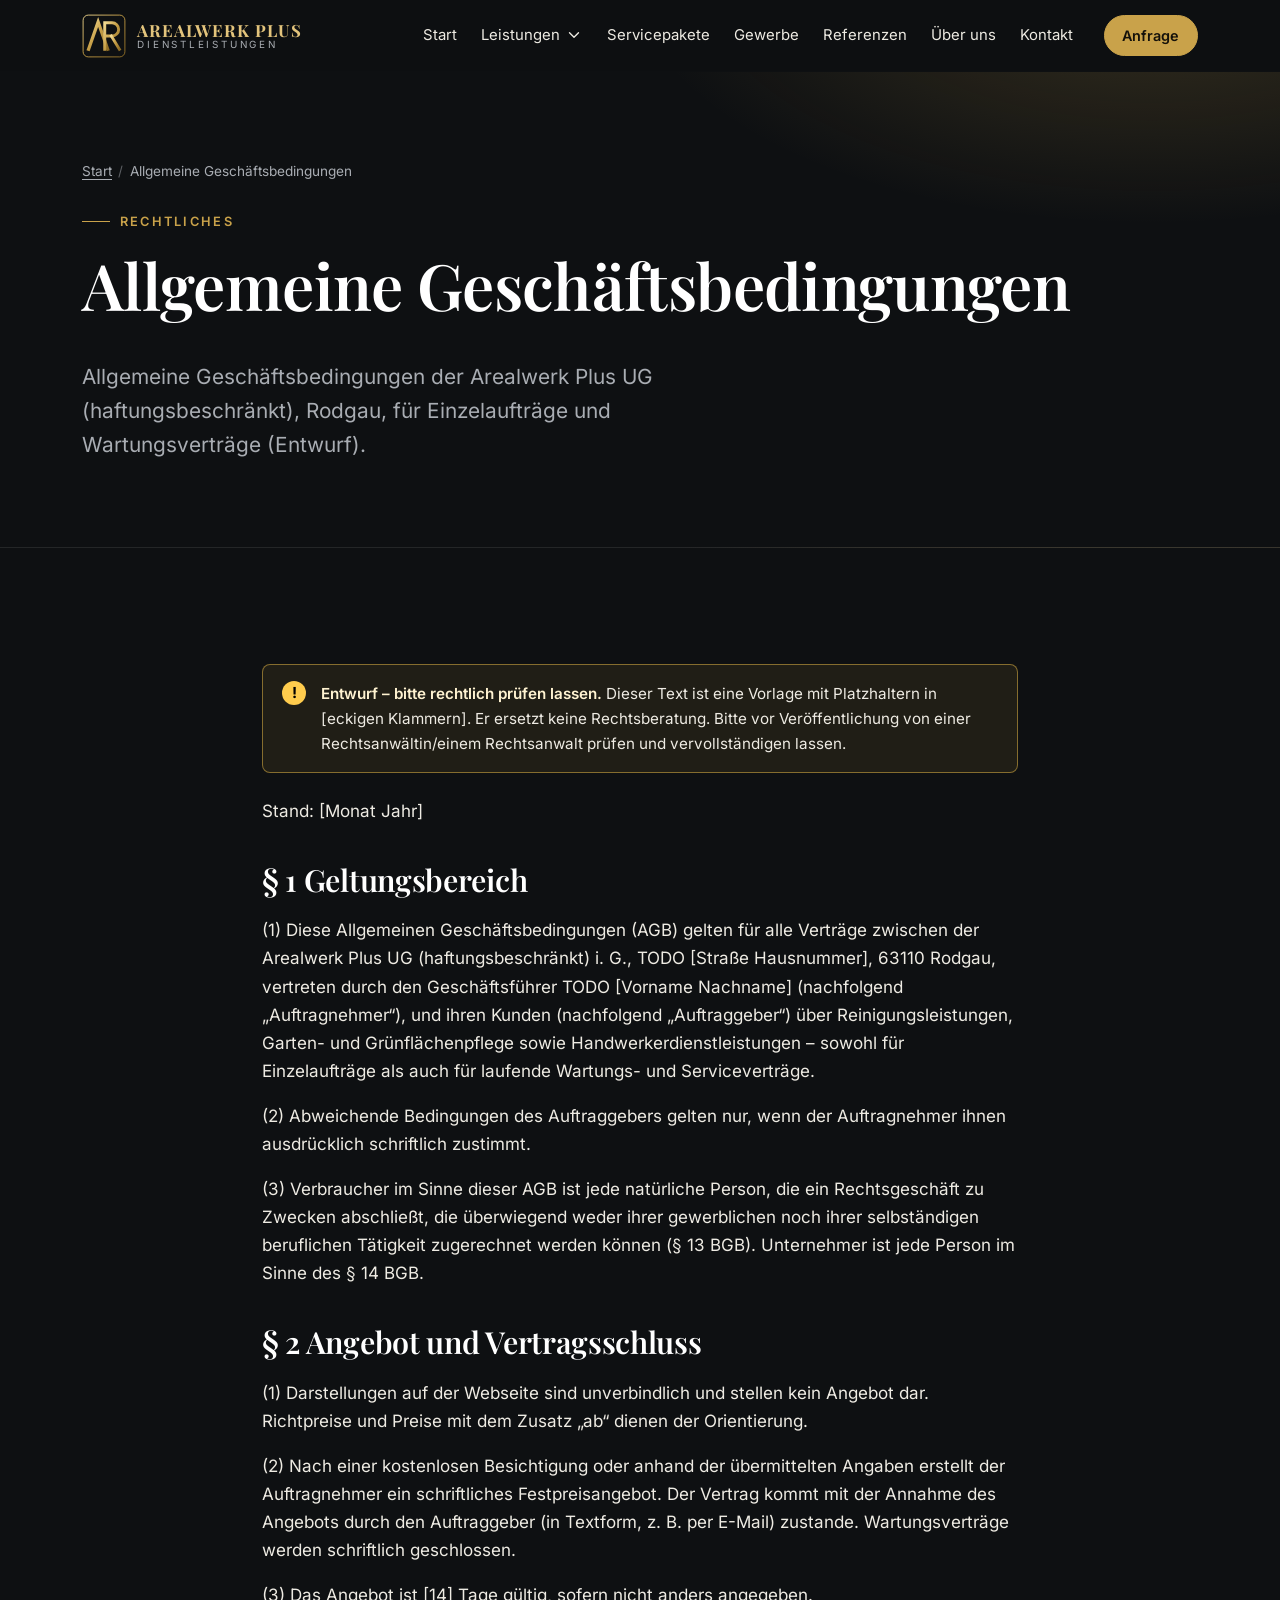
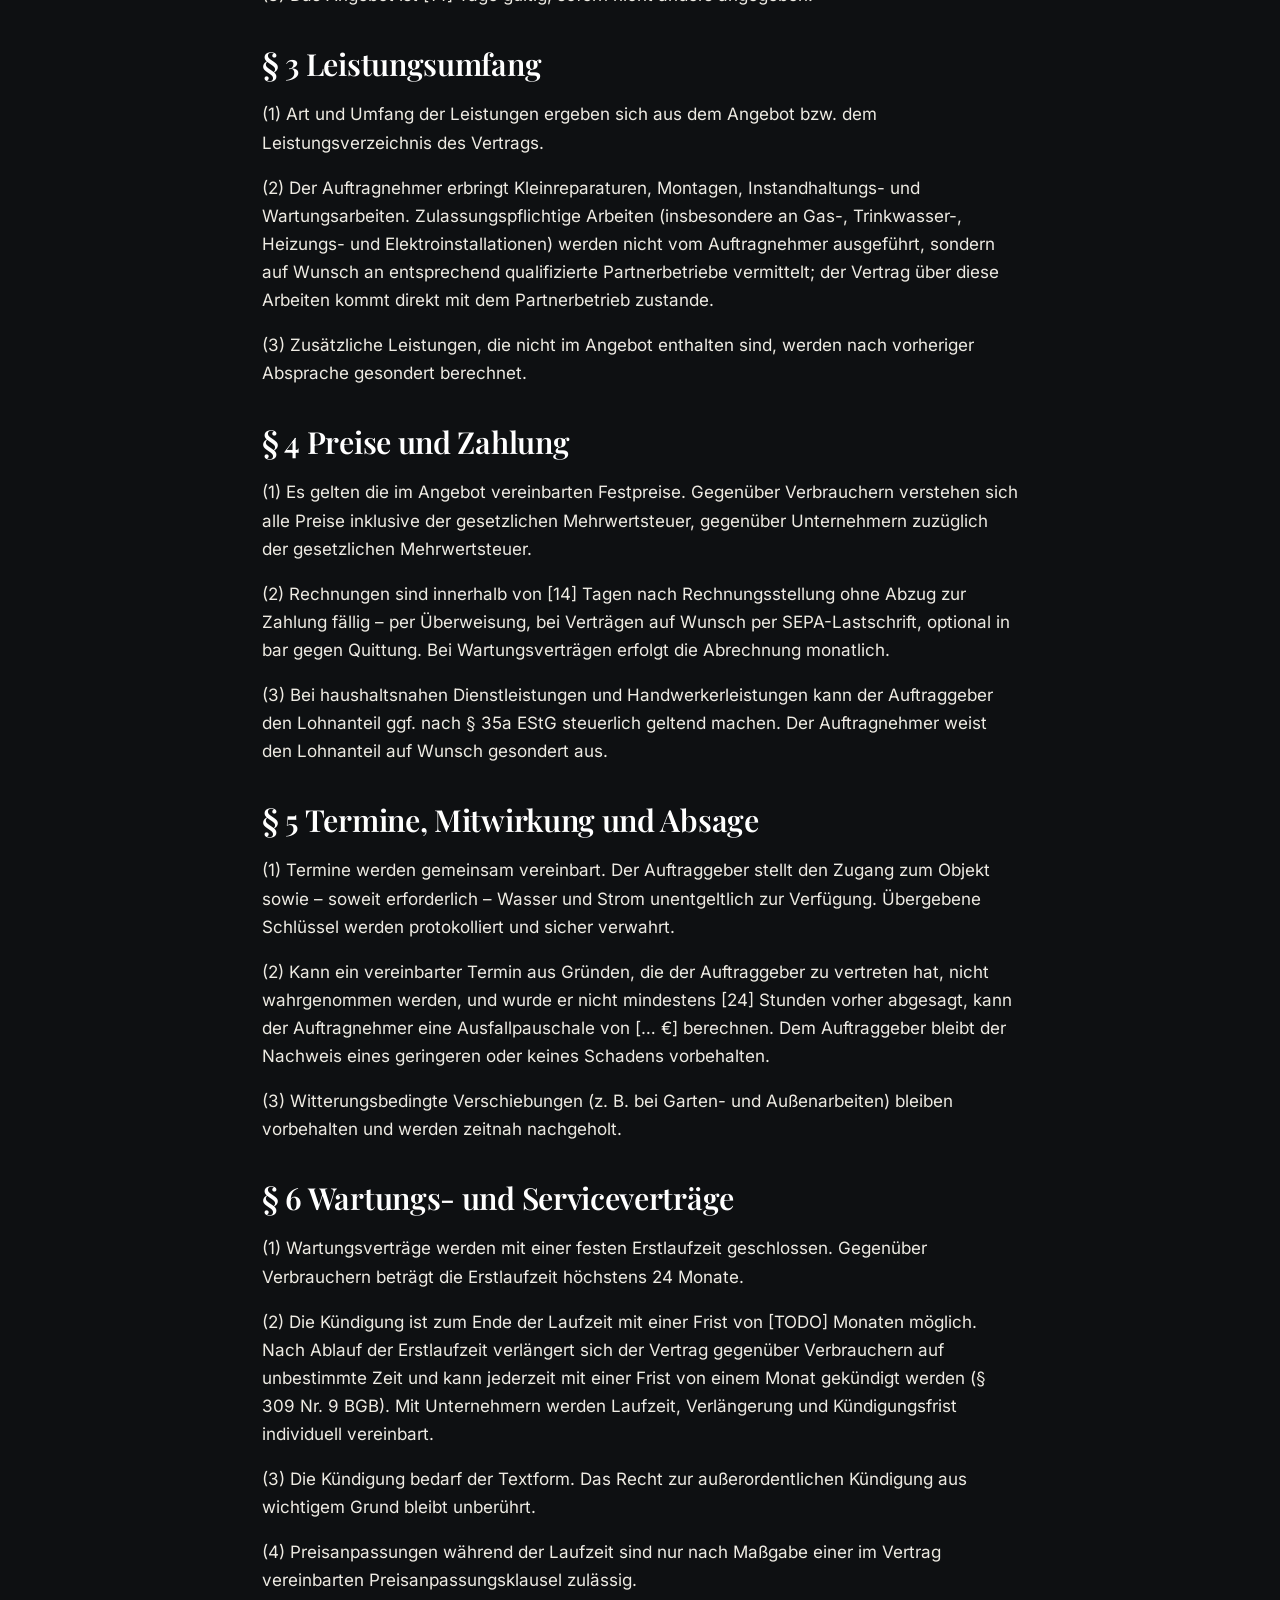
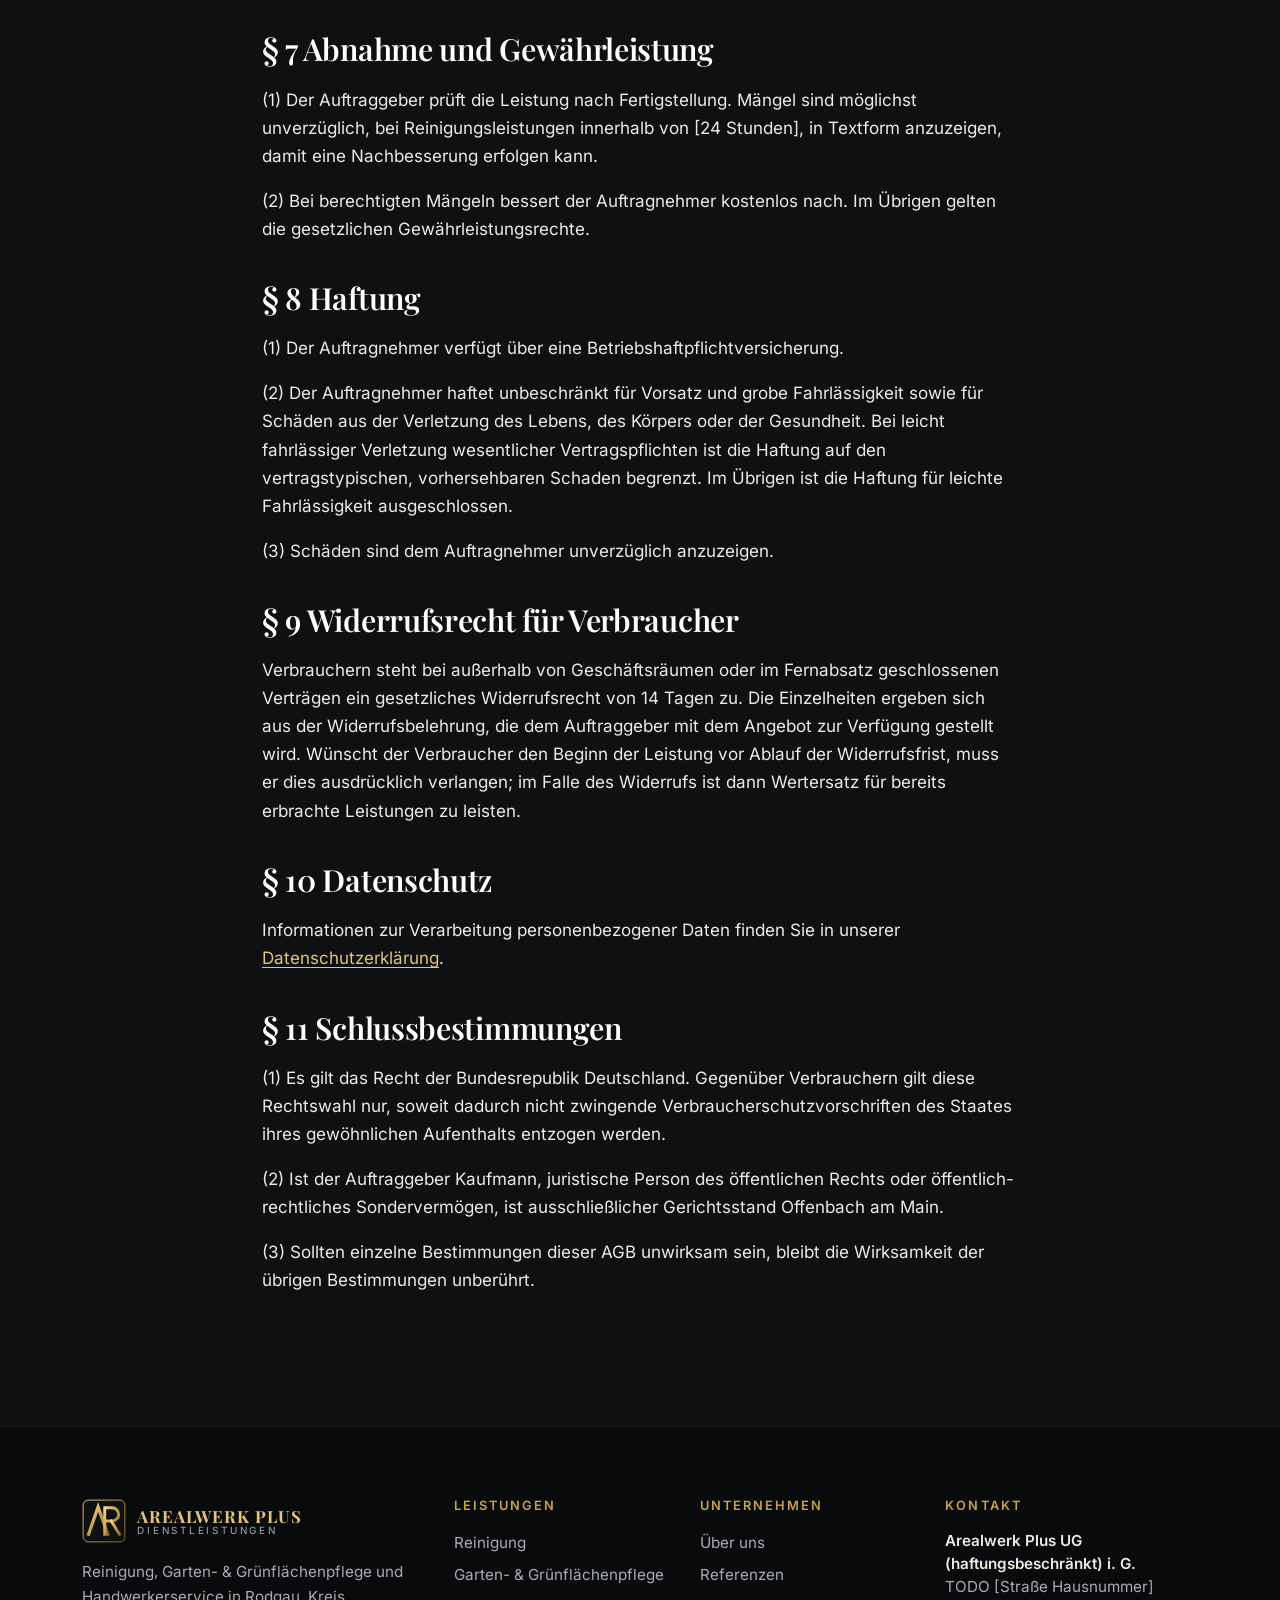
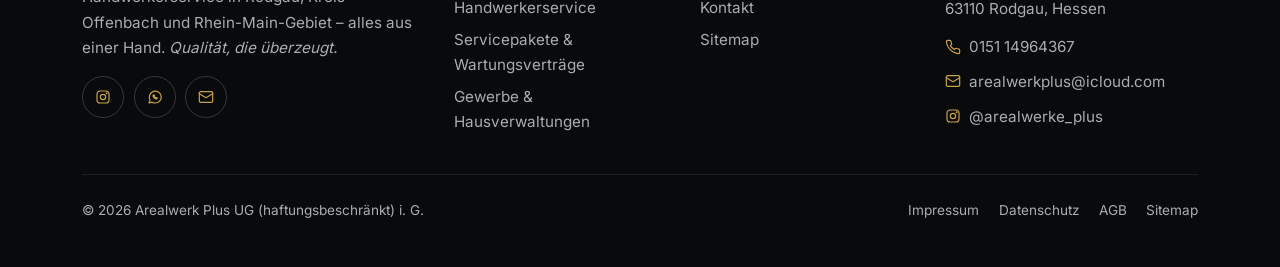
==== commit 39c74368: "Zentrale Konfiguration, Kontakt-Auswahl, Dopplungen entfernt, Rechtstexte - js/config.js als einzige" ====
--- a/agb/index.html
+++ b/agb/index.html
@@ -5,9 +5,7 @@
 <meta name="viewport" content="width=device-width, initial-scale=1">
 <title>Allgemeine Geschäftsbedingungen (AGB) | Arealwerk Plus UG (haftungsbeschränkt)</title>
 <meta name="description" content="Allgemeine Geschäftsbedingungen der Arealwerk Plus UG (haftungsbeschränkt), Rodgau, für Einzelaufträge und Wartungsverträge (Entwurf).">
-<!-- TODO: Testphase – zum Start noindex entfernen (TEST_MODE) -->
-<meta name="robots" content="noindex, nofollow">
-<!-- TODO: Bei eigener Domain BASE-URL in allen canonical/og-Tags ersetzen (siehe README) -->
+<meta name="robots" content="noindex, nofollow" data-cfg-robots="index, follow">
 <link rel="canonical" href="https://najeeb96-png.github.io/Arealwerke/agb/">
 <meta name="theme-color" content="#0e1012">
 <meta property="og:type" content="website">
@@ -25,7 +23,7 @@
 <link rel="apple-touch-icon" href="../apple-touch-icon.png">
 <link rel="preload" href="../fonts/inter-latin.woff2" as="font" type="font/woff2" crossorigin>
 <link rel="preload" href="../fonts/playfair-display-latin.woff2" as="font" type="font/woff2" crossorigin>
-<link rel="stylesheet" href="../css/style.css">
+<link rel="stylesheet" href="../css/style.css?v=1793836725">
 
 
 </head>
@@ -38,13 +36,9 @@
       <img src="../images/logo-mark.svg" alt="" width="44" height="44">
       <span class="brand-text"><span class="brand-name">AREALWERK PLUS</span><span class="brand-sub">Dienstleistungen</span></span>
     </a>
-    <button class="nav-toggle" type="button" aria-expanded="false" aria-controls="main-nav" aria-label="Menü öffnen">
-      <span class="nav-toggle-bars"></span>
-    </button>
+    <button class="nav-toggle" type="button" aria-expanded="false" aria-controls="main-nav" aria-label="Menü öffnen"><span class="nav-toggle-bars"></span></button>
     <nav class="main-nav" id="main-nav" aria-label="Hauptnavigation">
-      <ul class="nav-list">
-        <li><a href="../">Start</a></li><li><button class="nav-sub-toggle" type="button" aria-expanded="false" aria-controls="nav-sub-leistungen">Leistungen <svg class="nav-chevron" viewBox="0 0 24 24" fill="none" stroke="currentColor" stroke-width="1.8" stroke-linecap="round" stroke-linejoin="round" aria-hidden="true" focusable="false"><path d="M6 9l6 6 6-6"/></svg></button><ul class="nav-sub" id="nav-sub-leistungen"><li><a href="../reinigung/"><span class="dot" style="background:var(--c-blue)"></span>Reinigung</a></li><li><a href="../garten/"><span class="dot" style="background:var(--c-green)"></span>Garten & Grünflächen</a></li><li><a href="../handwerk/"><span class="dot" style="background:var(--c-gold)"></span>Handwerkerservice</a></li></ul></li><li><a href="../servicepakete/">Servicepakete</a></li><li><a href="../gewerbe/">Gewerbe</a></li><li><a href="../referenzen/">Referenzen</a></li><li><a href="../ueber-uns/">Über uns</a></li><li><a href="../kontakt/">Kontakt</a></li>
-      </ul>
+      <ul class="nav-list"><li><a href="../">Start</a></li><li><button class="nav-sub-toggle" type="button" aria-expanded="false" aria-controls="nav-sub-leistungen">Leistungen <svg class="nav-chevron" viewBox="0 0 24 24" fill="none" stroke="currentColor" stroke-width="1.8" stroke-linecap="round" stroke-linejoin="round" aria-hidden="true" focusable="false"><path d="M6 9l6 6 6-6"/></svg></button><ul class="nav-sub" id="nav-sub-leistungen"><li><a href="../reinigung/"><span class="dot" style="background:var(--c-blue)"></span>Reinigung</a></li><li><a href="../garten/"><span class="dot" style="background:var(--c-green)"></span>Garten & Grünflächen</a></li><li><a href="../handwerk/"><span class="dot" style="background:var(--c-gold)"></span>Handwerkerservice</a></li></ul></li><li><a href="../servicepakete/">Servicepakete</a></li><li><a href="../gewerbe/">Gewerbe</a></li><li><a href="../referenzen/">Referenzen</a></li><li><a href="../ueber-uns/">Über uns</a></li><li><a href="../kontakt/">Kontakt</a></li></ul>
       <div class="nav-cta"><a class="btn btn--gold btn--small" href="../kontakt/#anfrage">Anfrage</a></div>
     </nav>
   </div>
@@ -67,7 +61,7 @@
 <p>Stand: [Monat Jahr] <!-- TODO: AGB vollständig prüfen lassen und Datum eintragen --></p>
 
 <h2>§ 1 Geltungsbereich</h2>
-<p>(1) Diese Allgemeinen Geschäftsbedingungen (AGB) gelten für alle Verträge zwischen der Arealwerk Plus UG (haftungsbeschränkt)<span data-ig hidden> i. G.</span><!-- TODO: „i. G.“ einblenden (hidden entfernen), solange die HR-Eintragung läuft; danach Span löschen -->, [Straße Hausnummer], 63110 Rodgau, vertreten durch den Geschäftsführer [Vorname Nachname] (nachfolgend „Auftragnehmer“), und ihren Kunden (nachfolgend „Auftraggeber“) über Reinigungsleistungen, Garten- und Grünflächenpflege sowie Handwerkerdienstleistungen – sowohl für Einzelaufträge als auch für laufende Wartungs- und Serviceverträge.</p>
+<p>(1) Diese Allgemeinen Geschäftsbedingungen (AGB) gelten für alle Verträge zwischen der <span data-cfg="firmaKurz">Arealwerk Plus UG (haftungsbeschränkt)</span><span data-ig> i. G.</span>, <span data-cfg="strasse">[Straße Hausnummer]</span>, <span data-cfg="plzOrt">63110 Rodgau</span>, vertreten durch den Geschäftsführer <span data-cfg="geschaeftsfuehrer">[Vorname Nachname]</span> (nachfolgend „Auftragnehmer“), und ihren Kunden (nachfolgend „Auftraggeber“) über Reinigungsleistungen, Garten- und Grünflächenpflege sowie Handwerkerdienstleistungen – sowohl für Einzelaufträge als auch für laufende Wartungs- und Serviceverträge.</p>
 <p>(2) Abweichende Bedingungen des Auftraggebers gelten nur, wenn der Auftragnehmer ihnen ausdrücklich schriftlich zustimmt.</p>
 <p>(3) Verbraucher im Sinne dieser AGB ist jede natürliche Person, die ein Rechtsgeschäft zu Zwecken abschließt, die überwiegend weder ihrer gewerblichen noch ihrer selbständigen beruflichen Tätigkeit zugerechnet werden können (§ 13 BGB). Unternehmer ist jede Person im Sinne des § 14 BGB.</p>
 
@@ -93,7 +87,7 @@
 
 <h2>§ 6 Wartungs- und Serviceverträge</h2>
 <p>(1) Wartungsverträge werden mit einer festen Erstlaufzeit geschlossen. Gegenüber Verbrauchern beträgt die Erstlaufzeit höchstens 24 Monate. <!-- TODO: Laufzeiten festlegen --></p>
-<p>(2) Nach Ablauf der Erstlaufzeit verlängert sich der Vertrag gegenüber Verbrauchern auf unbestimmte Zeit und kann jederzeit mit einer Frist von einem Monat gekündigt werden (§ 309 Nr. 9 BGB). Gegenüber Unternehmern verlängert sich der Vertrag um jeweils [12] Monate, wenn er nicht mit einer Frist von [3] Monaten zum Laufzeitende gekündigt wird. <!-- TODO: Kündigungsfristen/Verlängerung rechtlich prüfen --></p>
+<p>(2) Die Kündigung ist zum Ende der Laufzeit mit einer Frist von [TODO] Monaten möglich. Nach Ablauf der Erstlaufzeit verlängert sich der Vertrag gegenüber Verbrauchern auf unbestimmte Zeit und kann jederzeit mit einer Frist von einem Monat gekündigt werden (§ 309 Nr. 9 BGB). Mit Unternehmern werden Laufzeit, Verlängerung und Kündigungsfrist individuell vereinbart. <!-- TODO: Kündigungsfristen/Verlängerung rechtlich prüfen --></p>
 <p>(3) Die Kündigung bedarf der Textform. Das Recht zur außerordentlichen Kündigung aus wichtigem Grund bleibt unberührt.</p>
 <p>(4) Preisanpassungen während der Laufzeit sind nur nach Maßgabe einer im Vertrag vereinbarten Preisanpassungsklausel zulässig. <!-- TODO: ggf. Preisanpassungsklausel ergänzen --></p>
 
@@ -127,11 +121,11 @@
           <img src="../images/logo-mark.svg" alt="" width="44" height="44">
           <span class="brand-text"><span class="brand-name">AREALWERK PLUS</span><span class="brand-sub">Dienstleistungen</span></span>
         </a>
-        <p>Reinigung, Garten- &amp; Grünflächenpflege und Handwerkerservice in Rodgau, Kreis Offenbach und Rhein-Main-Gebiet – alles aus einer Hand. <em>Qualität, die überzeugt.</em></p>
+        <p>Reinigung, Garten- &amp; Grünflächenpflege und Handwerkerservice in <span data-cfg="region">Rodgau, Kreis Offenbach und Rhein-Main-Gebiet</span> – alles aus einer Hand. <em>Qualität, die überzeugt.</em></p>
         <ul class="social" aria-label="Soziale Medien und Kontakt">
-          <li><a href="https://www.instagram.com/arealwerke_plus" target="_blank" rel="noopener" aria-label="Instagram (öffnet neues Fenster)" title="Instagram"><svg viewBox="0 0 24 24" fill="none" stroke="currentColor" stroke-width="1.8" stroke-linecap="round" stroke-linejoin="round" aria-hidden="true" focusable="false"><rect x="3" y="3" width="18" height="18" rx="5"/><circle cx="12" cy="12" r="4"/><circle cx="17.5" cy="6.5" r=".6" fill="currentColor"/></svg></a></li>
-          <li><a href="https://wa.me/4915114964367" target="_blank" rel="noopener" aria-label="WhatsApp (öffnet neues Fenster)" title="WhatsApp"><svg viewBox="0 0 24 24" fill="none" stroke="currentColor" stroke-width="1.8" stroke-linecap="round" stroke-linejoin="round" aria-hidden="true" focusable="false"><path d="M3 21l1.6-4.6A8.9 8.9 0 1112 21a9 9 0 01-4.4-1.2z"/><path d="M9 9.5c0 3 2.5 5.5 5.5 5.5l1-1.3-1.8-.9-.7.7a4 4 0 01-2.1-2.1l.7-.7-.9-1.8z"/></svg></a></li>
-          <li><a href="mailto:arealwerkplus@icloud.com" aria-label="E-Mail senden" title="E-Mail"><svg viewBox="0 0 24 24" fill="none" stroke="currentColor" stroke-width="1.8" stroke-linecap="round" stroke-linejoin="round" aria-hidden="true" focusable="false"><rect x="2" y="4" width="20" height="16" rx="2"/><path d="M22 7l-10 6L2 7"/></svg></a></li>
+          <li><a href="https://www.instagram.com/arealwerke_plus" data-cfg-href="instagram" target="_blank" rel="noopener" aria-label="Instagram (öffnet neues Fenster)" title="Instagram"><svg viewBox="0 0 24 24" fill="none" stroke="currentColor" stroke-width="1.8" stroke-linecap="round" stroke-linejoin="round" aria-hidden="true" focusable="false"><rect x="3" y="3" width="18" height="18" rx="5"/><circle cx="12" cy="12" r="4"/><circle cx="17.5" cy="6.5" r=".6" fill="currentColor"/></svg></a></li>
+          <li><a href="https://wa.me/4915114964367" data-cfg-href="whatsapp" target="_blank" rel="noopener" aria-label="WhatsApp (öffnet neues Fenster)" title="WhatsApp"><svg viewBox="0 0 24 24" fill="none" stroke="currentColor" stroke-width="1.8" stroke-linecap="round" stroke-linejoin="round" aria-hidden="true" focusable="false"><path d="M3 21l1.6-4.6A8.9 8.9 0 1112 21a9 9 0 01-4.4-1.2z"/><path d="M9 9.5c0 3 2.5 5.5 5.5 5.5l1-1.3-1.8-.9-.7.7a4 4 0 01-2.1-2.1l.7-.7-.9-1.8z"/></svg></a></li>
+          <li><a href="mailto:arealwerkplus@icloud.com" data-cfg-href="mail" aria-label="E-Mail senden" title="E-Mail"><svg viewBox="0 0 24 24" fill="none" stroke="currentColor" stroke-width="1.8" stroke-linecap="round" stroke-linejoin="round" aria-hidden="true" focusable="false"><rect x="2" y="4" width="20" height="16" rx="2"/><path d="M22 7l-10 6L2 7"/></svg></a></li>
         </ul>
       </div>
       <div>
@@ -150,27 +144,26 @@
           <li><a href="../ueber-uns/">Über uns</a></li>
           <li><a href="../referenzen/">Referenzen</a></li>
           <li><a href="../kontakt/">Kontakt</a></li>
-          <li><a href="../downloads/flyer.pdf" download>Flyer (PDF)</a></li>
+          <li data-cfg-wrap hidden><a href="#" data-cfg-href="flyer" data-root="../" download>Flyer (PDF)</a></li>
           <li><a href="../sitemap/">Sitemap</a></li>
         </ul>
       </div>
       <div>
         <h2>Kontakt</h2>
         <address>
-          <strong>Arealwerk Plus UG (haftungsbeschränkt)<span data-ig hidden> i. G.</span><!-- TODO: „i. G.“ einblenden (hidden entfernen), solange die HR-Eintragung läuft; danach Span löschen --></strong><br>
-          <!-- TODO: Straße und Hausnummer eintragen -->
-          [Straße Hausnummer]<br>
-          63110 Rodgau, Hessen
+          <strong><span data-cfg="firmaKurz">Arealwerk Plus UG (haftungsbeschränkt)</span><span data-ig> i. G.</span></strong><br>
+          <span data-cfg="strasse">[Straße Hausnummer]</span><br>
+          <span data-cfg="plzOrt">63110 Rodgau</span>, <span data-cfg="bundesland">Hessen</span>
         </address>
         <ul>
-          <li><a href="tel:+4915114964367"><svg viewBox="0 0 24 24" fill="none" stroke="currentColor" stroke-width="1.8" stroke-linecap="round" stroke-linejoin="round" aria-hidden="true" focusable="false"><path d="M22 16.9v3a2 2 0 01-2.2 2 19.8 19.8 0 01-8.6-3.1 19.5 19.5 0 01-6-6A19.8 19.8 0 012.1 4.2 2 2 0 014.1 2h3a2 2 0 012 1.7c.1 1 .4 1.9.7 2.8a2 2 0 01-.5 2.1L8 9.9a16 16 0 006 6l1.3-1.3a2 2 0 012.1-.4c.9.3 1.8.6 2.8.7a2 2 0 011.7 2z"/></svg> 0151 14964367</a></li>
-          <li><a href="mailto:arealwerkplus@icloud.com"><svg viewBox="0 0 24 24" fill="none" stroke="currentColor" stroke-width="1.8" stroke-linecap="round" stroke-linejoin="round" aria-hidden="true" focusable="false"><rect x="2" y="4" width="20" height="16" rx="2"/><path d="M22 7l-10 6L2 7"/></svg> arealwerkplus@icloud.com</a></li>
-          <li><a href="https://www.instagram.com/arealwerke_plus" target="_blank" rel="noopener"><svg viewBox="0 0 24 24" fill="none" stroke="currentColor" stroke-width="1.8" stroke-linecap="round" stroke-linejoin="round" aria-hidden="true" focusable="false"><rect x="3" y="3" width="18" height="18" rx="5"/><circle cx="12" cy="12" r="4"/><circle cx="17.5" cy="6.5" r=".6" fill="currentColor"/></svg> @arealwerke_plus</a></li>
+          <li><a class="" href="tel:+4915114964367" data-cfg-href="tel"><svg viewBox="0 0 24 24" fill="none" stroke="currentColor" stroke-width="1.8" stroke-linecap="round" stroke-linejoin="round" aria-hidden="true" focusable="false"><path d="M22 16.9v3a2 2 0 01-2.2 2 19.8 19.8 0 01-8.6-3.1 19.5 19.5 0 01-6-6A19.8 19.8 0 012.1 4.2 2 2 0 014.1 2h3a2 2 0 012 1.7c.1 1 .4 1.9.7 2.8a2 2 0 01-.5 2.1L8 9.9a16 16 0 006 6l1.3-1.3a2 2 0 012.1-.4c.9.3 1.8.6 2.8.7a2 2 0 011.7 2z"/></svg> <span data-cfg="telefonAnzeige">0151 14964367</span></a></li>
+          <li><a href="mailto:arealwerkplus@icloud.com" data-cfg-href="mail"><svg viewBox="0 0 24 24" fill="none" stroke="currentColor" stroke-width="1.8" stroke-linecap="round" stroke-linejoin="round" aria-hidden="true" focusable="false"><rect x="2" y="4" width="20" height="16" rx="2"/><path d="M22 7l-10 6L2 7"/></svg> <span data-cfg="email">arealwerkplus@icloud.com</span></a></li>
+          <li><a href="https://www.instagram.com/arealwerke_plus" data-cfg-href="instagram" target="_blank" rel="noopener"><svg viewBox="0 0 24 24" fill="none" stroke="currentColor" stroke-width="1.8" stroke-linecap="round" stroke-linejoin="round" aria-hidden="true" focusable="false"><rect x="3" y="3" width="18" height="18" rx="5"/><circle cx="12" cy="12" r="4"/><circle cx="17.5" cy="6.5" r=".6" fill="currentColor"/></svg> <span data-cfg="instagramHandle">@arealwerke_plus</span></a></li>
         </ul>
       </div>
     </div>
     <div class="footer-bottom">
-      <p>© <span data-year>2026</span> Arealwerk Plus UG (haftungsbeschränkt)<span data-ig hidden> i. G.</span><!-- TODO: „i. G.“ einblenden (hidden entfernen), solange die HR-Eintragung läuft; danach Span löschen --></p>
+      <p>© <span data-year>2026</span> <span data-cfg="firmaKurz">Arealwerk Plus UG (haftungsbeschränkt)</span><span data-ig> i. G.</span></p>
       <ul>
         <li><a href="../impressum/">Impressum</a></li>
         <li><a href="../datenschutz/">Datenschutz</a></li>
@@ -183,13 +176,13 @@
 
 <!-- Mobile Aktionsleiste (nur auf kleinen Bildschirmen sichtbar) -->
 <nav class="mobile-bar" aria-label="Schnellkontakt">
-  <a href="tel:+4915114964367"><svg viewBox="0 0 24 24" fill="none" stroke="currentColor" stroke-width="1.8" stroke-linecap="round" stroke-linejoin="round" aria-hidden="true" focusable="false"><path d="M22 16.9v3a2 2 0 01-2.2 2 19.8 19.8 0 01-8.6-3.1 19.5 19.5 0 01-6-6A19.8 19.8 0 012.1 4.2 2 2 0 014.1 2h3a2 2 0 012 1.7c.1 1 .4 1.9.7 2.8a2 2 0 01-.5 2.1L8 9.9a16 16 0 006 6l1.3-1.3a2 2 0 012.1-.4c.9.3 1.8.6 2.8.7a2 2 0 011.7 2z"/></svg><span>Anrufen</span></a>
-  <!-- TODO: WhatsApp-Nummer prüfen (aktuell = Mobilnummer) -->
-  <a href="https://wa.me/4915114964367" target="_blank" rel="noopener"><svg viewBox="0 0 24 24" fill="none" stroke="currentColor" stroke-width="1.8" stroke-linecap="round" stroke-linejoin="round" aria-hidden="true" focusable="false"><path d="M3 21l1.6-4.6A8.9 8.9 0 1112 21a9 9 0 01-4.4-1.2z"/><path d="M9 9.5c0 3 2.5 5.5 5.5 5.5l1-1.3-1.8-.9-.7.7a4 4 0 01-2.1-2.1l.7-.7-.9-1.8z"/></svg><span>WhatsApp</span></a>
+  <a href="tel:+4915114964367" data-cfg-href="tel"><svg viewBox="0 0 24 24" fill="none" stroke="currentColor" stroke-width="1.8" stroke-linecap="round" stroke-linejoin="round" aria-hidden="true" focusable="false"><path d="M22 16.9v3a2 2 0 01-2.2 2 19.8 19.8 0 01-8.6-3.1 19.5 19.5 0 01-6-6A19.8 19.8 0 012.1 4.2 2 2 0 014.1 2h3a2 2 0 012 1.7c.1 1 .4 1.9.7 2.8a2 2 0 01-.5 2.1L8 9.9a16 16 0 006 6l1.3-1.3a2 2 0 012.1-.4c.9.3 1.8.6 2.8.7a2 2 0 011.7 2z"/></svg><span>Anrufen</span></a>
+  <a href="https://wa.me/4915114964367" data-cfg-href="whatsapp" target="_blank" rel="noopener"><svg viewBox="0 0 24 24" fill="none" stroke="currentColor" stroke-width="1.8" stroke-linecap="round" stroke-linejoin="round" aria-hidden="true" focusable="false"><path d="M3 21l1.6-4.6A8.9 8.9 0 1112 21a9 9 0 01-4.4-1.2z"/><path d="M9 9.5c0 3 2.5 5.5 5.5 5.5l1-1.3-1.8-.9-.7.7a4 4 0 01-2.1-2.1l.7-.7-.9-1.8z"/></svg><span>WhatsApp</span></a>
   <a class="is-primary" href="../kontakt/#anfrage"><svg viewBox="0 0 24 24" fill="none" stroke="currentColor" stroke-width="1.8" stroke-linecap="round" stroke-linejoin="round" aria-hidden="true" focusable="false"><path d="M22 2L11 13"/><path d="M22 2l-7 20-4-9-9-4z"/></svg><span>Anfrage</span></a>
 </nav>
 
 <button class="to-top" type="button" aria-label="Nach oben scrollen"><svg viewBox="0 0 24 24" fill="none" stroke="currentColor" stroke-width="1.8" stroke-linecap="round" stroke-linejoin="round" aria-hidden="true" focusable="false"><path d="M12 19V5"/><path d="M5 12l7-7 7 7"/></svg></button>
-<script src="../js/main.js" defer></script>
+<script src="../js/config.js?v=1793836725"></script>
+<script src="../js/main.js?v=1793836725" defer></script>
 </body>
 </html>
--- a/css/style.css
+++ b/css/style.css
@@ -1070,3 +1070,77 @@
 /* Mobilmenü: Pfeil-Icon klein, Untermenü linksbündig */
 .nav-chevron { width: 18px; height: 18px; flex-shrink: 0; }
 .nav-sub a { justify-content: flex-start; }
+
+
+/* ==========================================================================
+   Kontakt-Auswahl (Akkordeon), Hero-Schnellkontakt, Kompaktabschnitte
+   ========================================================================== */
+.hero-quick { width: 100%; max-width: 420px; background: var(--c-surface); border: 1px solid var(--c-line); border-radius: var(--radius); padding: 1rem 1.1rem; }
+.hero-quick-title { margin: 0 0 0.6rem; font-size: 0.78rem; letter-spacing: 0.14em; text-transform: uppercase; color: var(--c-text-muted); }
+.hero-quick-btns { display: flex; flex-wrap: wrap; gap: 0.5rem; }
+.hero-quick-btns .btn { flex: 1 1 auto; }
+
+.chooser { display: grid; gap: 1rem; }
+@media (min-width: 900px) { .chooser { grid-template-columns: repeat(3, 1fr); align-items: stretch; } }
+.choice { background: var(--c-surface); border: 1px solid var(--c-line); border-radius: calc(var(--radius) + 4px); overflow: hidden; transition: border-color 0.25s, box-shadow 0.25s; }
+.choice.is-open { border-color: var(--c-gold); box-shadow: 0 0 0 1px var(--c-gold), var(--shadow); }
+.choice-head {
+  display: flex; align-items: center; gap: 1rem; width: 100%; min-height: 96px;
+  padding: 1.2rem 1.3rem; background: transparent; border: 0; color: var(--c-text);
+  font: inherit; text-align: left; cursor: pointer;
+}
+.choice-head:hover { background: var(--c-surface-2); }
+.choice-head .icon-badge { margin: 0; flex-shrink: 0; }
+.choice.is-open .icon-badge { background: var(--c-gold); color: #14110a; }
+.choice-text { display: flex; flex-direction: column; gap: 0.15rem; flex: 1; }
+.choice-text strong { font-size: 1.08rem; }
+.choice-text span { color: var(--c-text-muted); font-size: 0.9rem; }
+.choice-chevron { width: 20px; height: 20px; flex-shrink: 0; color: var(--c-gold); transition: transform 0.3s var(--ease); }
+.choice.is-open .choice-chevron { transform: rotate(180deg); }
+.choice-panel { display: grid; grid-template-rows: 0fr; transition: grid-template-rows 0.4s var(--ease); }
+.choice-panel[hidden] { display: grid; }       /* Höhe wird animiert, hidden nur für Screenreader/No-JS beim Start */
+.choice.is-expanded .choice-panel { grid-template-rows: 1fr; }
+.choice-inner { overflow: hidden; }
+.choice-inner > * { margin: 0 1.3rem 1.3rem; }
+.choice-inner > .form { border: 0; border-radius: 0; padding: 0; background: transparent; }
+.choice-inner > .muted { margin-top: 0; }
+.choice-inner .btn-row { margin-bottom: 1rem; }
+.copy-row { display: flex; flex-wrap: wrap; align-items: center; gap: 0.8rem; padding: 0.9rem 1rem; border: 1px dashed var(--c-line-strong); border-radius: var(--radius-sm); }
+.copy-number { font-family: var(--font-head); font-size: 1.35rem; color: var(--c-heading); letter-spacing: 0.04em; }
+.contact-grid--below { grid-template-columns: 1fr; }
+.contact-grid--below .contact-info { display: grid; gap: 1rem; }
+@media (min-width: 800px) { .contact-grid--below .contact-info { grid-template-columns: repeat(2, 1fr); } .contact-grid--below .map-consent { grid-column: 1 / -1; } }
+.contact-line--static { cursor: default; }
+.consent--toggle { padding: 0.9rem 1rem; border: 1px dashed var(--c-line-strong); border-radius: var(--radius-sm); }
+.visit-box { padding: 0 0 0 0.5rem; border-left: 3px solid var(--c-gold); display: grid; gap: 1rem; }
+.visit-box[hidden] { display: none; }
+.usecases--plain li { background: transparent; border: 0; padding: 0.5rem 0; }
+.usecases--plain li svg { width: 22px; height: 22px; color: var(--accent); flex-shrink: 0; margin-top: 0.1em; }
+.condition .value--text { font-family: var(--font-body); font-size: 0.95rem; color: var(--c-text); }
+.hours td { color: var(--c-text); }
+@media (prefers-reduced-motion: reduce) { .choice-panel { transition: none; } }
+
+/* Formular im eingeklappten Panel nicht breiter als das Panel */
+.choice-inner > .form { width: auto; }
+
+/* Desktop: drei gleich große Karten in einer Reihe, geöffnetes Panel darunter in voller Breite */
+@media (min-width: 900px) {
+  .chooser { grid-template-columns: repeat(3, 1fr); grid-template-rows: auto auto; }
+  .chooser .choice { display: contents; }
+  .chooser .choice.is-open { grid-column: auto; }
+  .choice-head {
+    grid-row: 1; min-height: 110px;
+    background: var(--c-surface); border: 1px solid var(--c-line); border-radius: calc(var(--radius) + 4px);
+    transition: border-color 0.25s, box-shadow 0.25s, background 0.25s;
+  }
+  .choice[data-choice="direct"] .choice-head { grid-column: 1; }
+  .choice[data-choice="callback"] .choice-head { grid-column: 2; }
+  .choice[data-choice="details"] .choice-head { grid-column: 3; }
+  .choice.is-open .choice-head { border-color: var(--c-gold); box-shadow: 0 0 0 1px var(--c-gold), var(--shadow); background: var(--c-surface); }
+  .choice-panel { grid-column: 1 / -1; grid-row: 2; }
+  .choice.is-expanded .choice-panel .choice-inner {
+    background: var(--c-surface); border: 1px solid var(--c-gold); border-radius: calc(var(--radius) + 4px); padding-top: 1.5rem;
+  }
+  .choice-inner > * { margin-inline: 1.6rem; }
+  .chooser:not(:has(.is-expanded)) { grid-template-rows: auto; }
+}
